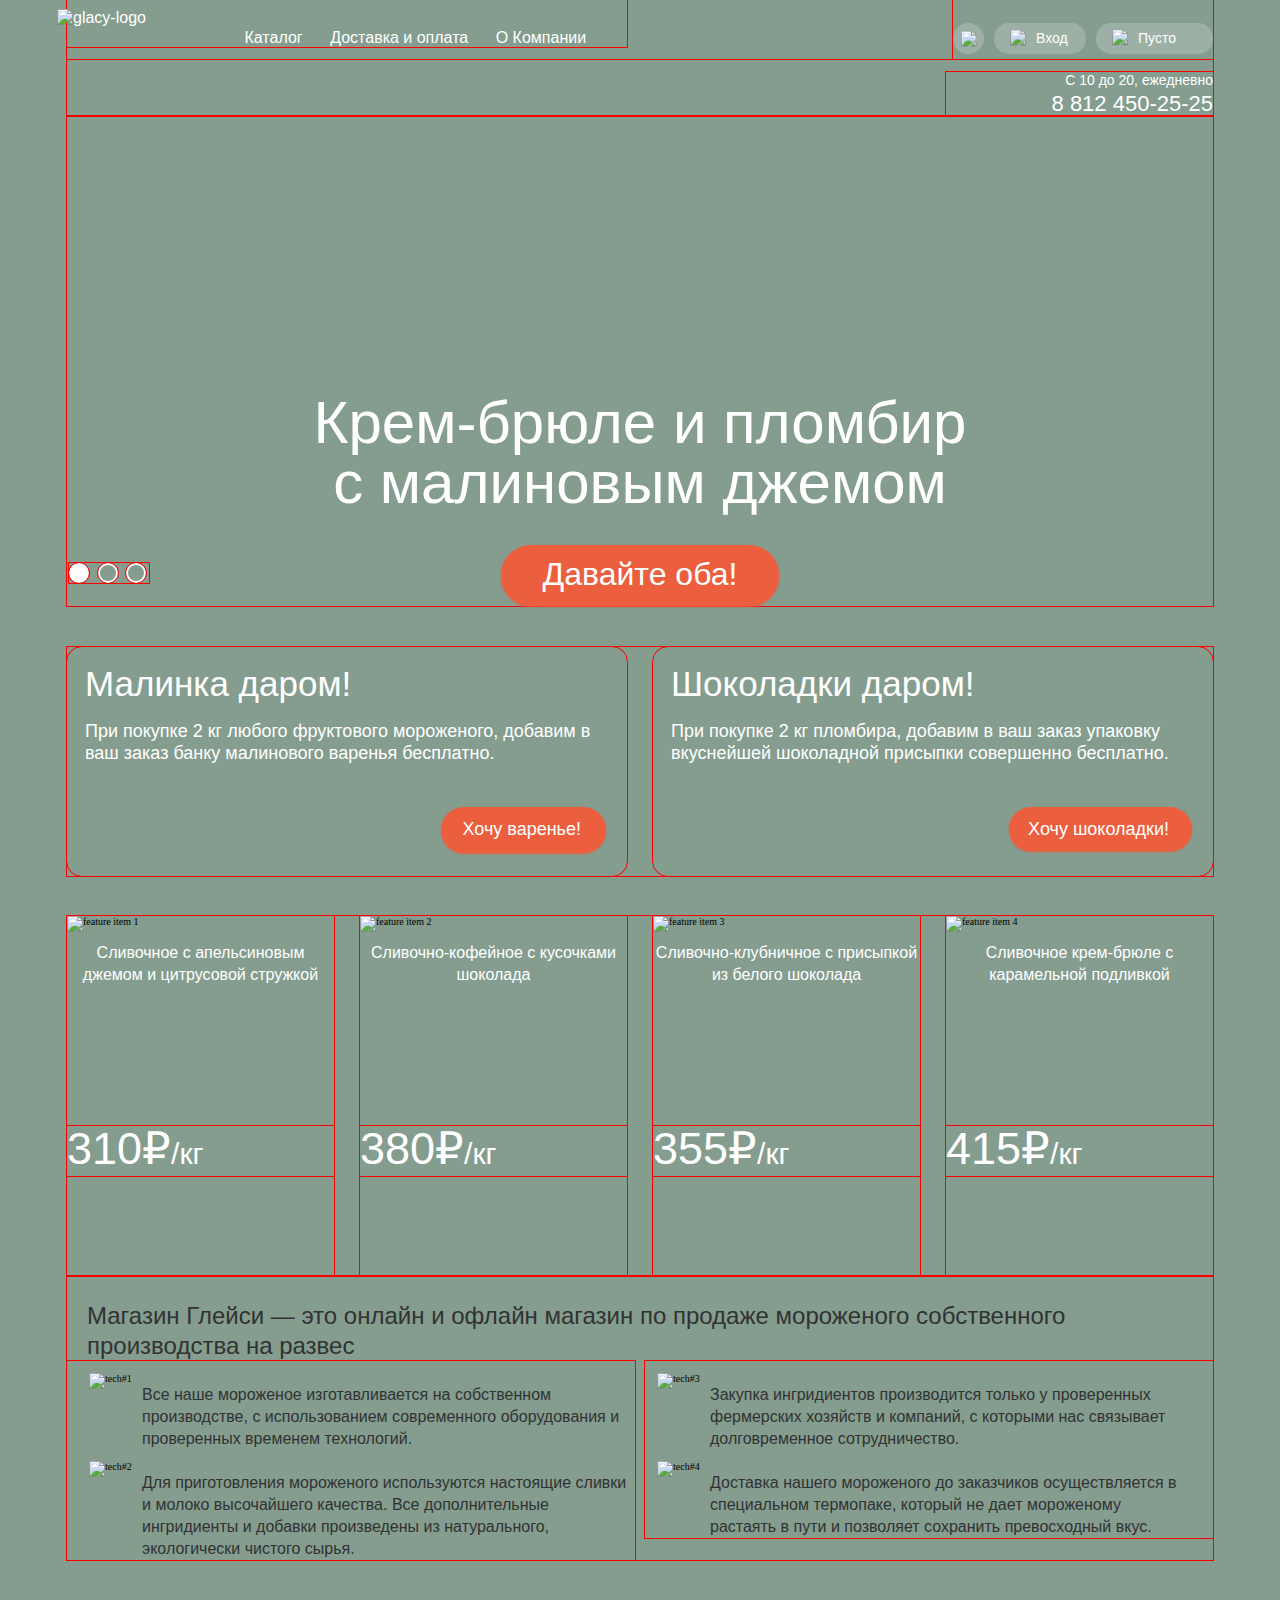
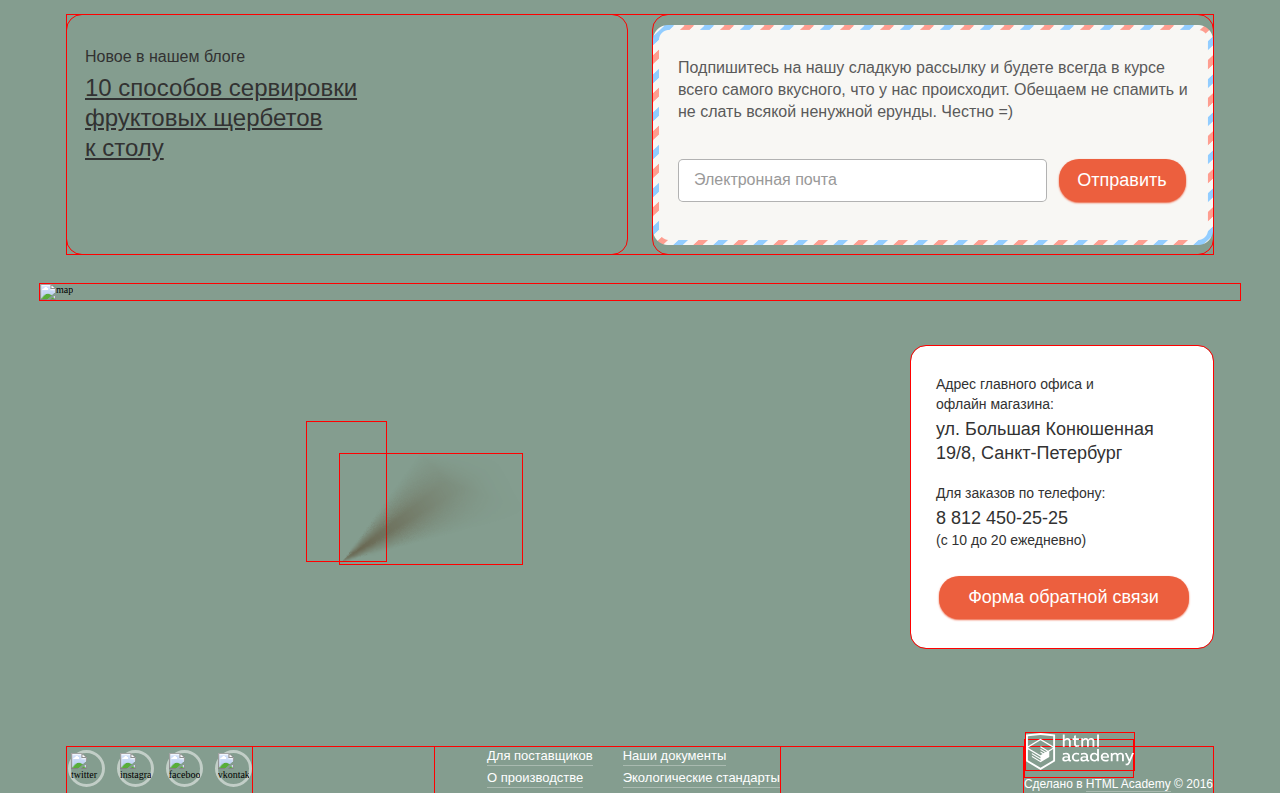
==== index.html @ 4aedcb91 "Work on index done; work on hover menus." ====
<!DOCTYPE html>
<html lang="ru">

<head>
  <meta charset="utf-8">
  <meta name="description" content="Учебный макет HTMLAcademy - Glacy">
  <meta name="keywords" content="">
  <meta name="viewport" content="width=device-width,initial-scale=1">
  <meta http-equiv="X-UA-Compatible" content="IE=edge">

  <title>HTMLAcademy Glacy</title>

  <link href="css/normalize.css" rel="stylesheet">

  <link href="css/style.css" rel="stylesheet">
  <!--<link href="css/style.min.css" rel="stylesheet">-->

  <link rel="stylesheet" href="css/jquery-ui.min.css">
  <!--<link rel="stylesheet" href="https://ajax.googleapis.com/ajax/libs/jqueryui/1.12.1/themes/smoothness/jquery-ui.css">-->

  <!--<link rel="shortcut icon" href="img/favicon/favicon.ico" type="image/x-icon">-->

  <link href="https://fonts.googleapis.com/css?family=Roboto" rel="stylesheet">
  <link href="https://fonts.googleapis.com/css?family=Roboto:500" rel="stylesheet">
  <link href="https://fonts.googleapis.com/css?family=Roboto:700" rel="stylesheet">

  <!--[if lt IE 9]>
  <script src="https://cdnjs.cloudflare.com/ajax/libs/html5shiv/3.7.3/html5shiv.min.js"></script>
  <![endif]-->
</head>

<body class="bg-1">
  <header class="header">
    <div class="container">
      <div class="header-top clearfix">
        <ul class="header-top__menu">
          <li class="header-top__li">
            <span class="header-top__menu-link header-top__menu-link_logo">
              <img class="glacy-logo" src="img/logo-glacy.svg" width="164" height="64" alt="glacy-logo">
            </span>
          </li>
          <li class="header-top__li header-top__li_catalog-container">
            <a href="catalog-creamy.html" class="header-top__menu-link header-top__menu-link_catalog">Каталог</a>
            <ul class="header-top__submenu hidden">
              <li class="header-top__li header-top__submenu-li">
                <a href="#" class="header-top__menu-link header-top__submenu-link header-top__submenu-link_main">Новинки</a>
              </li>
              <li class="header-top__li header-top__submenu-li">
                <a href="catalog-creamy.html" class="header-top__menu-link header-top__submenu-link">Сливочное</a>
              </li>
              <li class="header-top__li header-top__submenu-li">
                <a href="#" class="header-top__menu-link header-top__submenu-link">Щербеты</a>
              </li>
              <li class="header-top__li header-top__submenu-li">
                <a href="#" class="header-top__menu-link header-top__submenu-link">Фруктовый лед</a>
              </li>
              <li class="header-top__li header-top__submenu-li">
                <a href="#" class="header-top__menu-link header-top__submenu-link">Мелорин</a>
              </li>
            </ul>
          </li>
          <li class="header-top__li">
            <a href="#" class="header-top__menu-link">Доставка и оплата</a>
          </li>
          <li class="header-top__li">
            <a href="#" class="header-top__menu-link">О Компании</a>
          </li>
        </ul>
        <ul class="header-top__user-menu">
          <li class="header-top__user-li">
            <a href="#" class="header-top__user-link header-top__user-link_search">
              <img class="header-top__user-icon_search" src="img/header-top__search.svg" width="16.687" height="16.688" alt="search-icon">
            </a>
          </li>
          <li class="header-top__user-li">
            <a href="#" class="header-top__user-link header-top__user-link_enter">
              <img class="header-top__user-icon header-top__user-icon_enter" src="img/header-top__enter.svg" width="20.063" height="19" alt="enter-icon"> Вход
            </a>
          </li>
          <li class="header-top__user-li">
            <a href="#" class="header-top__user-link header-top__user-link_cart">
              <img class="header-top__user-icon header-top__user-icon_cart" src="img/header-top__cart.svg" width="20.63" height="19.719" alt="cart-icon"> Пусто
            </a>
          </li>
        </ul>
      </div>
      <div class="header-bottom clearfix">
        <div class="header-phones">
          <span class="header-bottom__span header-bottom__span_top">С 10 до 20, ежедневно</span>
          <span class="header-bottom__span header-bottom__span_bottom">8 812 450-25-25</span>
        </div>
      </div>
    </div>
  </header>

  <main class="main">
    <div class="slider">
      <div class="container container_slider">
        <input id="s1-r1" class="slider__input" type="radio" name="slider__r1" value="s1-r1" checked>
        <input id="s1-r2" class="slider__input" type="radio" name="slider__r1" value="s1-r2" >
        <input id="s1-r3" class="slider__input" type="radio" name="slider__r1" value="s1-r3" >
        <div class="slider__switches">
          <label for="s1-r1" class="slider__switch slider__switch_1"></label>
          <label for="s1-r2" class="slider__switch slider__switch_2"></label>
          <label for="s1-r3" class="slider__switch slider__switch_3"></label>
        </div>
        <div class="slider__wrapper">
          <div class="slider__slide slider__slide_1">
            <div class="slider__bg-slide slider__bg-slide_1">
              <div class="slider__light-bg slider__light-bg_1"></div>
              <div class="slider__ice-bg-left slider__ice-bg-left_1"></div>
              <div class="slider__ice-bg-right slider__ice-bg-right_1"></div>
            </div>
            <h2 class="slider__title">
              Крем-брюле и пломбир
              <br>с малиновым джемом
            </h2>
            <a class="glacy-btn glacy-btn_slider" href="#">Давайте оба!</a>
          </div>
          <div class="slider__slide slider__slide_2">
            <div class="slider__bg-slide slider__bg-slide_2">
              <div class="slider__light-bg slider__light-bg_2"></div>
              <div class="slider__ice-bg-left slider__ice-bg-left_2"></div>
              <div class="slider__ice-bg-right slider__ice-bg-right_2"></div>
            </div>
            <h2 class="slider__title">
              Шоколадный пломбир
              <br>и лимонный сорбет
            </h2>
            <a class="glacy-btn glacy-btn_slider" href="#">Давайте оба!</a>
          </div>
          <div class="slider__slide slider__slide_3">
            <div class="slider__bg-slide slider__bg-slide_3">
              <div class="slider__light-bg slider__light-bg_3"></div>
              <div class="slider__ice-bg-left slider__ice-bg-left_3"></div>
              <div class="slider__ice-bg-right slider__ice-bg-right_3"></div>
            </div>
            <h2 class="slider__title">
              Пломбир с помадкой
              <br>и клубничный щербет
            </h2>
            <a class="glacy-btn glacy-btn_slider" href="#">Давайте оба!</a>
          </div>
        </div>
      </div>
    </div>

    <div class="banners">
      <div class="container clearfix">
        <div class="banners__banner banners__banner_left">
          <h3 class="banners__banner-title">Малинка даром!</h3>
          <p class="banners__banner-description">
            При покупке 2 кг любого фруктового мороженого, добавим 
            в ваш заказ банку малинового варенья бесплатно.
          </p>
          <a class="glacy-btn glacy-btn_banner" href="#">Хочу варенье!</a>
        </div>
        <div class="banners__banner banners__banner_right">
          <h3 class="banners__banner-title">Шоколадки даром!</h3>
          <p class="banners__banner-description">
            При покупке 2 кг пломбира, добавим в ваш заказ упаковку вкуснейшей шоколадной присыпки совершенно бесплатно.
          </p>
          <a class="glacy-btn glacy-btn_banner glacy-btn_banner-choco" href="#">Хочу шоколадки!</a>
        </div>
      </div>
    </div>
    
    <div class="feature-items">
      <div class="container container_feature-items">
        <div class="catalog-items__item feature-items__item feature-items__item_1">
          <img class="catalog-items__img" src="img/feature-items__item_1.png" width="267" height="267" alt="feature item 1">
          <div class="feature-tems__hit-label"></div>
          <span class="catalog-items__item-price">310₽<span class="catalog-items__item-price_regular">/кг</span></span>
          <p class="catalog-items__description">
            Сливочное с апельсиновым джемом и цитрусовой стружкой
          </p>
        </div>
        <div class="catalog-items__item feature-items__item feature-items__item_2">
          <img class="catalog-items__img" src="img/feature-items__item_2.png" width="267" height="267" alt="feature item 2">
          <div class="feature-tems__hit-label"></div>
          <span class="catalog-items__item-price">380₽<span class="catalog-items__item-price_regular">/кг</span></span>
          <p class="catalog-items__description">
            Сливочно-кофейное с кусочками шоколада
          </p>
        </div>
        <div class="catalog-items__item feature-items__item feature-items__item_3">
          <img class="catalog-items__img" src="img/feature-items__item_3.png" width="267" height="267" alt="feature item 3">
          <div class="feature-tems__hit-label"></div>
          <span class="catalog-items__item-price">355₽<span class="catalog-items__item-price_regular">/кг</span></span>
          <p class="catalog-items__description">
            Сливочно-клубничное с присыпкой из белого шоколада
          </p>
        </div>
        <div class="catalog-items__item feature-items__item feature-items__item_4">
          <img class="catalog-items__img" src="img/feature-items__item_4.png" width="267" height="267" alt="feature item 4">
          <div class="feature-tems__hit-label"></div>
          <span class="catalog-items__item-price">415₽<span class="catalog-items__item-price_regular">/кг</span></span>
          <p class="catalog-items__description">
            Сливочное крем-брюле с карамельной подливкой
          </p>
        </div>
      </div>
    </div>
    
    <div class="about-us">
      <div class="container container_about-us clearfix">
        <h3 class="about-us__company-description">
          Магазин Глейси — это онлайн и офлайн магазин по продаже мороженого собственного
          производства на развес
        </h3>
        <div class="about-us__col about-us__col_left">
          <div class="about-us__technology">
            <img class="about-us__icon about-us__icon_icecream" src="img/about-us__icecream-icon.svg" width="47.375" height="47.38" alt="tech#1">
            <p class="about-us__technology-description">
              Все наше мороженое изготавливается на собственном производстве, с использованием современного оборудования и проверенных временем технологий.
            </p>
          </div>
          <div class="about-us__technology">
            <img class="about-us__icon about-us__icon_bottom" src="img/about-us__leaf-icon.svg" width="47.375" height="47.38" alt="tech#2">
            <p class="about-us__technology-description">
              Для приготовления мороженого используются настоящие сливки и молоко высочайшего качества. Все дополнительные ингридиенты и добавки произведены из натурального, экологически чистого сырья.
            </p>
          </div>
        </div>
        <div class="about-us__col about-us__col_right">
          <div class="about-us__technology">
            <img class="about-us__icon" src="img/about-us__cow-icon.svg" width="47.375" height="47.38" alt="tech#3">
            <p class="about-us__technology-description">
              Закупка ингридиентов производится только у проверенных фермерских хозяйств и компаний, с которыми нас связывает долговременное сотрудничество.
            </p>
          </div>
          <div class="about-us__technology">
            <img class="about-us__icon about-us__icon_bottom" src="img/about-us__temperature-icon.svg" width="47.375" height="47.38" alt="tech#4">
            <p class="about-us__technology-description">
              Доставка нашего мороженого до заказчиков осуществляется в специальном термопаке, который не дает мороженому растаять в пути и позволяет сохранить превосходный вкус.
            </p>
          </div>
        </div>
      </div>
    </div>
    
    <div class="news">
      <div class="container clearfix">
        <div class="banners__banner news__item news__item_blog">
          <span class="news__blog-news">Новое в нашем блоге</span>
          <a class="news__blog-entry-title" href="#">
            10 способов сервировки
            <br>фруктовых щербетов
            <br>к столу
          </a>
        </div>
        <div class="banners__banner news__item news__item_subscription">
          <p class="news__subscription-description">
            Подпишитесь на нашу сладкую рассылку и будете всегда в курсе всего самого вкусного, что у нас происходит. Обещаем не спамить и не слать всякой ненужной ерунды. Честно =)
          </p>
          <form class="news__form" method="post">
            <input class="news__input news__input_email" type="email" placeholder="Электронная почта">
            <input class="glacy-btn news__input news__input_submit" type="submit" value="Отправить">
          </form>
        </div>
      </div>
    </div>

    <div class="contacts">
      <div class="container container_contacts">
        <a class="contacts__map-link" href="map.html">
          <img class="contacts__map-img" src="img/contacts__map.png" width="1200" height="430" alt="map">
        </a>
        <div class="contacts__feedback">
          <span class="contacts__span">
            Адрес главного офиса и
            <br>офлайн магазина:
          </span>
          <strong class="contacts__info contacts__info_address">
            ул. Большая Конюшенная
            <br>19/8, Санкт-Петербург
          </strong>
          <span class="contacts__span">Для заказов по телефону:</span>
          <strong class="contacts__info contacts__info_phone">8 812 450-25-25</strong>
          <span class="contacts__span">(с 10 до 20 ежедневно)</span>
          <a class="glacy-btn glacy-btn_feedback" href="#">Форма обратной связи</a>
        </div>
      </div>
    </div>
  </main>

  <footer class="footer">
    <div class="container container_footer">
      <div class="socials">
        <a class="socials__social-btn socials__social-btn_tw" href="#">
          <img class="socials__social-img" src="img/footer-socials__twitter.svg" width="31.375" height="31.4" alt="twitter">
        </a>
        <a class="socials__social-btn socials__social-btn_inst" href="#">
          <img class="socials__social-img" src="img/footer-socials__insta.svg" width="31.375" height="31.4" alt="instagram">
        </a>
        <a class="socials__social-btn socials__social-btn_fb" href="#">
          <img class="socials__social-img" src="img/footer-socials__fb.svg" width="31.375" height="31.4" alt="facebook">
        </a>
        <a class="socials__social-btn socials__social-btn_vk" href="#">
          <img class="socials__social-img" src="img/footer-socials__vk.svg" width="31.375" height="31.4" alt="vkontakte">
        </a>
      </div>
      <div class="footer-menu clearfix">
        <ul class="footer-menu__list footer-menu__list_left">
          <li class="footer-menu__li">
            <a class="footer-menu__link footer-menu__link_distributors" href="#">Для поставщиков</a>
          </li>
          <li class="footer-meu__li">
            <a class="footer-menu__link" href="#">О производстве</a>
          </li>
        </ul>
        <ul class="footer-menu__list footer-menu__list_right">
          <li class="footer-meu__li">
            <a class="footer-menu__link" href="#">Наши документы</a>
          </li>
          <li class="footer-meu__li">
            <a class="footer-menu__link" href="#">Экологические стандарты</a>
          </li>
        </ul>
      </div>
      <div class="made-by">
        <a class="made-by__logo" href="https://htmlacademy.ru/">
          <img class="made-by__logo" src="img/footer-made-by__logo.svg" width="107.622" height="36.69" alt="HTMLAcademy">
        </a>
        <br><span class="made-by__span">
          Сделано в 
          <a class="made-by__link" href="https://htmlacademy.ru/">HTML Academy</a> 
          © 2016
        </span>
      </div>
    </div>
  </footer>

  <div class="overlay"></div>

  <!-- Scripts______________________________________ -->
  <script src="script/jquery-3.1.1.min.js"></script>
  <!--<script src="https://ajax.googleapis.com/ajax/libs/jquery/3.1.1/jquery.min.js"></script>-->

  <script src="script/jquery-ui.min.js"></script>
  <!--<script src="https://ajax.googleapis.com/ajax/libs/jqueryui/1.12.1/jquery-ui.min.js"></script>-->

  <script src="script/script.js"></script>
  <!--<script src="script/script.min.js"></script>-->

</body>

</html>
---- css/style.css ----
@font-face {
  font-family: 'Roboto';
  src: url('../fonts/Roboto-Regular/Roboto-Regular.eot');
  src: url('../fonts/Roboto-Regular/Roboto-Regular.woff2') format('woff2'),
       url('../fonts/Roboto-Regular/Roboto-Regular.woff') format('woff'),
       url('../fonts/Roboto-Regular/Roboto-Regular.ttf') format('truetype'),
       url('../fonts/Roboto-Regular/Roboto-Regular.eot?#iefix') format('embedded-opentype');
  font-weight: normal;
  font-style: normal;
}

@font-face {
  font-family: 'Roboto-Medium';
  src: url('../fonts/Roboto-Medium/Roboto-Medium.eot');
  src: url('../fonts/Roboto-Medium/Roboto-Medium.woff2') format('woff2'),
       url('../fonts/Roboto-Medium/Roboto-Medium.woff') format('woff'),
       url('../fonts/Roboto-Medium/Roboto-Medium.ttf') format('truetype'),
       url('../fonts/Roboto-Medium/Roboto-Medium.eot?#iefix') format('embedded-opentype');
  font-weight: normal;
  font-style: normal;
}          

@font-face {
  font-family: 'Roboto-Bold';
  src: url('../fonts/Roboto-Bold/Roboto-Bold.eot');
  src: url('../fonts/Roboto-Bold/Roboto-Bold.woff2') format('woff2'),
       url('../fonts/Roboto-Bold/Roboto-Bold.woff') format('woff'),
       url('../fonts/Roboto-Bold/Roboto-Bold.ttf') format('truetype'),
       url('../fonts/Roboto-Bold/Roboto-Bold.eot?#iefix') format('embedded-opentype');
  font-weight: normal;
  font-style: normal;
}

/*
*::-webkit-input-placeholder {

}
*:-moz-placeholder {

}
*::-moz-placeholder {

}
*:-ms-input-placeholder {

}
*/

/* Common styles */

* {
  margin: 0;
  padding: 0;
}

a {
  text-decoration: none;
  color: #000000;
}

body {
  font-size: 0.625em;
}

img,
video,
audio {
  max-width: 100%;
}

ul {
  list-style: none;
}

.bg-1 {
 background-color :#849d8f;
}

.bg-2 {
 background-color :#8996a6;
}

.bg-3 {
 background-color :#9d8b84;
}

.clearfix {
  display: table;
  clear: both;
  content: "";
}

.container {
  width: 1146px;
  margin: 0 auto;
  outline: 1px solid red;
}

.hidden {
  display: none;
}

.glacy-btn {
  display: block;
  font: 1.8em/1.3333333333em "Roboto-Bold", Arial, sans-serif;/*18/24*/
  text-align: center;
  color: #fff;
  background-color: #ec5f3e;
  border-top-left-radius: 15px;
  border-top-right-radius: 15px;
  border-bottom-left-radius: 15px;
  border-bottom-right-radius: 15px;
  box-shadow: 0 1px 2px 0 #ec5f3e;
}

/*INDEX-------------------------------------------------*/

/*HEADER*/

/*HEADER-Top*/
.header-top {
  position: relative;
  width: 100%;
  outline: 1px solid red;
}

.header-top__menu {
  float: left;
  width: 385px;
  padding-top: 29px;
  padding-left: 175px;
  outline: 1px solid red;
}

.header-top__menu-link_logo {
  position: absolute;
  top: 9px;
  left: -10px;
  display: block;
}

.header-top__li {
  display: inline-block;
  vertical-align: top;
}

.header-top__menu-link {
  display: block;
  margin-right: 25px;
  font: 1.6em/1.125em "Roboto-Bold", Arial, sans-serif;/*16/18*/
  color: #fff;
}

.header-top__li:last-of-type > .header-top__menu-link {
  margin-right: 0;
}

.header-top__li_catalog-container {
  position: relative;
}

.header-top__menu-link_catalog:hover ~ .header-top__submenu {
  display: block;
}

.header-top__submenu {
  position: absolute;
  top: 20px;
  left: 0;
  width: 130px;
  padding-top: 10px;
  padding-left: 15px;
  padding-bottom: 14px;
  background-color: #fff;
  box-shadow: 0px 10px 10px 10px rgba(0, 0, 0, 0.1);
  border-radius: 5px;
}

.header-top__submenu-link {
  margin-bottom: 15px;
  font: 1.4em/1.1428571429em "Roboto", Arial, sans-serif;/*14/16*/
  color: #323232;
}

.header-top__submenu-link_main {
  font-family: "Roboto-Bold";
}

.header-top__user-menu {
  float: right;
  display: flex;
  justify-content: space-between;
  align-items: flex-start;
  width: 260px;
  padding-top: 23px;
  padding-bottom: 5px;
  outline: 1px solid red;
}

.header-top__user-li {
  display: inline-block;
  vertical-align: middle;
}

.header-top__user-link {
  position: relative;
  display: block;
  margin-left: 9px;
  padding-top: 7px;
  padding-bottom: 8px;
  padding-left: 42px;
  font: 1.4em/1.1428571429em "Roboto-Medium", Arial, sans-serif;/*14/16*/
  text-align: left;
  color: #fff;
  background-color: rgba(255, 255, 255, 0.2);
  border-top-left-radius: 15px;
  border-top-right-radius: 15px;
  border-bottom-left-radius: 15px;
  border-bottom-right-radius: 15px;
}

.header-top__user-li:first-of-type > .header-top__user-link {
  margin-left: 0;
}

.header-top__user-link_search {
  width: 31px;
  height: 31px;
  padding: 0;
  border-radius: 50%;
}

.header-top__user-icon_search {
  position: absolute;
  top: 50%;
  left: 50%;
  transform: translate(-50%, -50%);
}

.header-top__user-link_enter {
  width: 50px;
}

.header-top__user-link_cart {
  min-width: 75px;
}

.header-top__user-icon {
  position: absolute;
  top: 50%;
  left: 16px;
  transform: translate(0%, -50%);
  margin-right: 5px;
  
}

/*HEADER-Bottom*/

.header-bottom {
  width: 100%;
  padding-top: 13px;
}

.header-phones {
  float: right;
  width: 267px;
  text-align: right;
  outline: 1px solid red;
}

.header-bottom__span {
  display: block;
  font-family: "Roboto-Bold", Arial, sans-serif;
  color: #fff;
}

.header-bottom__span_top {
  margin-bottom: 4px;
  font-size: 1.4em;/*14*/
  line-height: 1.1428571429em;/*16*/
}

.header-bottom__span_bottom {
  font-size: 2.2em;/*22*/
  line-height: 1.0909090909em;/*24*/
}


/*SLIDER*/
.slider {
  
}

.container_slider {
  position: relative;
}

.slider__input {
  display: none;
}

.slider__switches {
  position: absolute;
  bottom: 23px;
  left: 2px;
  width: 80px;
  height: 20px;
  outline: 1px solid red;
  z-index: 1;
}

.slider__switch {
  position: relative;
  display: inline-block;
  width: 16px;
  height: 16px;
  margin-right: 6px;
  border: 2px solid #fff;
  border-radius: 50%;
  background-color: transparent;
  cursor: pointer;
  outline: 1px solid red;
}

.slider__switch:last-of-type {
  margin-right: 0;
}

#s1-r1:checked ~ .slider__switches > .slider__switch[for='s1-r1'],
#s1-r2:checked ~ .slider__switches > .slider__switch[for='s1-r2'],
#s1-r3:checked ~ .slider__switches > .slider__switch[for='s1-r3'] {
  background-color: #fff;
}

.slider__wrapper {
  width: inherit;
  height: 490px;
  outline: 1px solid red;
}

.slider__slide {
  position: relative;
  display: none;
  width: inherit;
  height: inherit;
  padding-top: 277px;
  text-align: center;
}

#s1-r1:checked ~ .slider__wrapper > .slider__slide_1,
#s1-r2:checked ~ .slider__wrapper > .slider__slide_2,
#s1-r3:checked ~ .slider__wrapper > .slider__slide_3 {
  display: block;
}

.slider__bg-slide {
  margin: 0 auto;
}

.slider__light-bg,
.slider__ice-bg-left,
.slider__ice-bg-right {
  position: absolute;
  content: "";
}

.slider__light-bg {
  top: -160px;
  left: 50px;
  z-index: -3;
}

.slider__ice-bg-left {
  z-index: -1;
}

.slider__ice-bg-right {
  z-index: -2;
}

.slider__light-bg_1 {
  width: 1045px;
  height: 881px;
  background: transparent url('../img/slider__slide1-light.png') no-repeat center;
  
}

.slider__ice-bg-left_1 {
  top: -33px;
  left: 249px;
  width: 372px;
  height: 584px;
  background: transparent url('../img/slider__slide1-ice_left.png') no-repeat center;
}

.slider__ice-bg-right_1 {
  top: 10px;
  left: 565px;
  width: 333px;
  height: 519px;
  background: transparent url('../img/slider__slide1-ice_right.png') no-repeat center;
}

.slider__light-bg_2 {
  width: 1065px;
  height: 859px;
  background: transparent url('../img/slider__slide2-light.png') no-repeat center;
}

.slider__ice-bg-left_2 {
  top: -32px;
  left: 247px;
  width: 375px;
  height: 582px;
  background: transparent url('../img/slider__slide2-ice_left.png') no-repeat center;
}

.slider__ice-bg-right_2 {
  top: 8px;
  left: 553px;
  width: 338px;
  height: 523px;
  background: transparent url('../img/slider__slide2-ice_right.png') no-repeat center;
}

.slider__light-bg_3 {
  width: 1079px;
  height: 854px;
  background: transparent url('../img/slider__slide3-light.png') no-repeat center;
}

.slider__ice-bg-left_3 {
  top: -34px;
  left: 249px;
  width: 372px;
  height: 584px;
  background: transparent url('../img/slider__slide3-ice_left.png') no-repeat center;
}

.slider__ice-bg-right_3 {
  top: 6px;
  left: 560px;
  width: 333px;
  height: 519px;
  background: transparent url('../img/slider__slide3-ice_right.png') no-repeat center;
}

.slider__title {
  margin-bottom: 31px;
  font: 6em/1.0058333333em "Roboto-Bold", Arial, sans-serif;/*60/60.35*/
  text-align: center;
  color: #fff;
}

.glacy-btn_slider {
  width: 278px;
  margin: 0 auto;
  padding-top: 7px;
  padding-bottom: 10px;
  font: 3.2em/1.375em "Roboto-Bold", Arial, sans-serif;/*32/44*/
  text-align: center;
  color: #fff;
  border-radius: 30px;
}

/*BANNERS*/
.banners {
  padding-top: 41px;
}

.banners__banner_left {
  float: left;
  background: url(../img/banner_left.png) no-repeat center;
}

.banners__banner_right {
  float: right;
  background: url(../img/banner_right.png) no-repeat center;
}

.banners__banner {
  width: 521px;
  height: 193px;
  padding-top: 16px;
  padding-left: 18px;
  padding-bottom: 20px;
  padding-right: 21px;
  border-radius: 15px;
  outline: 1px solid red;
}

.banners__banner-title {
  margin-bottom: 16px;
  font: 3.5em/1.1714285714em "Roboto-Bold", Arial, sans-serif;/*35/41*/
  color: #fff;
}

.banners__banner-description {
  margin-bottom: 43px;
  font: 1.8em/1.2222222222em "Roboto-Bold", Arial, sans-serif;/*18/22*/
  color: #fff;
}

.glacy-btn_banner {
  float: right;
  padding-top: 10px;
  padding-left: 21px;
  padding-right: 25px;
  padding-bottom: 12px;
  border-radius: 30px;
}

.glacy-btn_banner-choco {
  padding-left: 19px;
  padding-bottom: 10px;
  padding-right: 23px;
}

/*CATALOG-ITEMS*/
.catalog-items {
  display: flex;
  justify-content: space-between;
  align-items: flex-start;
  flex-wrap: wrap;
  outline: 1px solid red;
}

.catalog-items__item {
  position: relative;
  width: 267px;
  height: 360px;
  margin-bottom: 20px;
  outline: 1px solid red;
}

.catalog-items__img {
  margin-bottom: 10px;
}
.catalog-items__item-price {
  position: absolute;
  top: 210px;
  left: 0;
  display: block;
  width: 100%;
  font: 4.5em/1em "Roboto-Bold", Arial, sans-serif;/*45(?)/45*//*check*/
  color: #fff;
  outline: 1px solid red;
}

.catalog-items__item-price_regular {
  font: 0.6666666667em/1.5em "Roboto", Arial, sans-serif;/*30/45*//*check*/
}

.catalog-items__description {
  font: 1.6em/1.375em "Roboto-Medium", Arial, sans-serif;/*16/22*/
  text-align: center;
  color: #fff;
}

/*FEATURE_ITEMS*/
.feature-items {
  padding-top: 40px;
}

.container_feature-items {
  display: flex;
  justify-content: space-between;
  align-items: flex-start;
}

.feature-items__item {
  position: relative;
  margin: 0;
}

.feature-tems__hit-label {
  position: absolute;
  top: 0;
  left: 0;
  width: 61px;
  height: 61px;
  background: url(../img/feature-items__hit.png) no-repeat center;
}

/*ABOUT-US*/
.about-us {
  padding-bottom: 27px;
  background: url('../img/about-us__bg.png') no-repeat center;
}

.about-us__company-description {
  padding-top: 25px;
  padding-left: 20px;
  font: 2.4em/1.25em "Roboto-Medium", Arial, sans-serif;/*24/30*//*check*/
  color: #323232;
}

.about-us__col {
  width: 488px;/*573*/
  padding-top: 23px;
  padding-left: 75px;
  padding-right: 5px;
  outline: 1px solid red;
}

.about-us__col_left {
  float: left;
}

.about-us__col_right {
  float: right;
  width: 473px;/*573*/
  padding-left: 65px;
  padding-right: 30px;
}

.about-us__technology {
  position: relative;
  margin-bottom: 22px;
}

.about-us__technology:last-of-type {
  margin-bottom: 0;
}

.about-us__icon {
  position: absolute;
  top: -11px;
  left: -53px;
}

.about-us__technology-description {
  font: 1.6em/1.375em "Roboto", Arial, sans-serif;/*16/22*/
  color: #323232;
}

/*NEWS*/
.news {
  padding-top: 28px;
}

/*
.banners__banner {
  width: 521px;
  height: 193px;
  padding-top: 16px;
  padding-left: 18px;
  padding-bottom: 20px;
  padding-right: 21px;
  border-radius: 15px;
  outline: 1px solid red;
}
*/
.news__item {
  height: 188px;
  padding-top: 31px;
}

.news__item_blog {
  float: left;
  background: url('../img/news__item_blog-bg.png') no-repeat center;
}

.news__item_subscription {
  width: 514px;
  height: 177px;
  padding-top: 42px;
  padding-left: 25px;
  float: right;
  background: 
    url('../img/news__item_subscription-bg-top.png') no-repeat center,    
    url('../img/news__item_subscription-bg-bottom.png') no-repeat center;
    
}

.news__blog-news {
  font: 1.6em/1.375em "Roboto-Medium", Arial, sans-serif;/*16/22*/
  color: #323232;
}

.news__blog-entry-title {
  display: block;
  margin-top: 5px;
  font: 2.4em/1.25em "Roboto-Bold", Arial, sans-serif;/*24/30*/
  text-decoration: underline;
  color: #323232;
}

.news__subscription-description {
  margin-bottom: 36px;
  font: 1.6em/1.375em "Roboto", Arial, sans-serif;/*16/22*/
  color: #5a5a5a;
}

.news__input {
  display: inline-block;
  vertical-align: top;
}

.news__input_email {
  width: 352px;
  margin-right: 9px;
  padding-top: 8px;
  padding-left: 15px;
  padding-bottom: 9px;
  font: 1.6em/1.5em "Roboto", Arial, sans-serif;/*16/24*/
  color: #999999;
  border: 1px solid rgba(0, 0, 0, 0.3);
  border-radius: 5px;
  outline: none;
}

.news__input_email::-webkit-input-placeholder {
  font: 1em/1.5em "Roboto", Arial, sans-serif;/*16/24*/
  color: #999999;
}
.news__input_email:-moz-placeholder {
  font: 1em/1.5em "Roboto", Arial, sans-serif;/*16/24*/
  color: #999999;
}
.news__input_email::-moz-placeholder {
  font: 1em/1.5em "Roboto", Arial, sans-serif;/*16/24*/
  color: #999999;
}
.news__input_email:-ms-input-placeholder {
  font: 1em/1.5em "Roboto", Arial, sans-serif;/*16/24*/
  color: #999999;
}

.news__input_submit {
  width: 127px;
  padding-top: 9px;
  padding-bottom: 10px;
  border: none;
  border-radius: 20px;
}

/*CONTACTS*/
.contacts {
  height: 430px;
  padding-top: 30px;  
}

.container_contacts {
  position: relative;
  width: 1200px;
}

.contacts__map-link::before {
  position: absolute;
  top: 138px;
  left: 267px;
  width: 78.937px;
  height: 138.75px;
  background: url('../img/contacts__map-label.svg') no-repeat center;
  content: "";
  outline: 1px solid red;
}

.contacts__map-link::after {
  position: absolute;
  top: 170px;
  left: 300px;
  width: 182px;
  height: 110px;
  background: url('../img/contacts__map-label-shadow.png') no-repeat center;
  content: "";
  outline: 1px solid red;
}

.contacts__feedback {
  position: absolute;
  top: 62px;
  right: 27px;
  display: flex;
  flex-direction: column;
  justify-content: flex-start;
  align-items: flex-start;
  width: 255px;
  height: 245px;
  padding-top: 28px;
  padding-left: 25px;
  padding-bottom: 29px;
  padding-right: 22px;
  text-align: left;
  background-color: #fff;
  border-radius: 15px;
  outline: 1px solid red;
}

.contacts__span {
  display: block;
  margin-bottom: 3px;
  font: 1.4em/1.4285714286em "Roboto", Arial, sans-serif;/*14/20*/
  color: #323232;
}

.contacts__info {
  font: 1.8em/1.3333333333em "Roboto-Bold", Arial, sans-serif;/*18/24*/
  color: #323232;
}

.contacts__info_address {
  margin-bottom: 18px;
}

.glacy-btn_feedback {
  width: 250px;
  margin: 0 auto;
  margin-top: auto;
  padding-top: 9px;
  padding-bottom: 10px;
  border-radius: 20px;
}

/*CATALOG-----------------------------------------------*/

/*BREADCRUMBS*/
.breadcrumbs {
  outline: 1px solid red;
}

/*FILTER*/
.filter {
  outline: 1px solid red;
}

.filter-top {
  display: flex;
  justify-content: space-between;
  align-items: stretch;
  width: 100%;
  outline: 1px solid red;
}

.filter-block {
  width: 30%;
  outline: 1px solid red;
}

.filter-bottom {
  width: 100%;
  outline: 1px solid red;
}

.filter-block_filler {
  float: left;
}

.filter-block_submit {
  float: right;
}

/*CATALOG-NAV*/
.catalog-nav {
  width: 100%;
}

.catalog-nav__list {
  float: right;
  display: table;
  width: 40%;
  outline: 1px solid red;
}

.catalog-nav__li {
  display: inline-block;
}

/*FOOTER*/
.footer {
  padding-top: 33px;
}

.container_footer {
  display: flex;
  justify-content: flex-start;
  align-items: stretch;
}

.socials {
  margin-right: 183px;
  padding-top: 3px;
  padding-left: 1px;
  outline: 1px solid red;
}

.socials__social-btn {
  display: inline-block;
  width: 31.375px;
  height: 31.4px;
  margin-right: 9px;
  border: 3px solid #c2cec7;
  border-radius: 50%;
}

.socials__social-btn:last-of-type {
  margin-right: 0px;
}

.footer-menu {
  outline: 1px solid red;
}

.footer-menu__list {
  text-align: left;
}

.footer-menu__list_left {
  float: left;
  position: relative;
  margin-right: 30px;
  padding-left: 52px;
}

.footer-menu__list_right {
  float: right;
}

.footer-menu__list_left::before {
  position: absolute;
  top: 3px;
  left: 31px;
  width: 14.562px;
  height: 12.66px;
  background: url('../img/footer-menu__link_distributors-heart.svg') no-repeat center;
  content: "";
}

.footer-menu__link {
  display: inline-block;
  margin-bottom: 3px;
  font: 1.3em/1.3846153846em "Roboto", Arial, sans-serif;/*13/18*/
  color: #fff;
  border-bottom: 1px solid rgba(255, 255, 255, 0.3);
}

.footer-menu__link_distributors {
  position: relative;
  font: 1.3em/1.3846153846em "Roboto-Bold", Arial, sans-serif;/*13/18*/
  color: #fff;
}

.made-by {
  margin-left: auto;
  position: relative;
  padding-top: 17px;
  outline: 1px solid red;
}

.made-by__logo {
  position: absolute;
  top: -7px;
  left: 1px;
  width: 107.622px; 
  height: 36.69px;
  outline: 1px solid red;
}

.made-by__span {
  font: 1.2em/1.5em "Roboto", Arial, sans-serif;/*12/18*/
  color: #fff;
  border-bottom: none;
}

.made-by__link {
  color: #fff;  
  border-bottom: 1px solid rgba(255, 255, 255, 0.3);
}

/* Media-queries-desktops/tablets */
/* Large Devices, Wide Screens */
@media only screen and (max-width : 1200px) {

}

/* Medium Devices, Desktops */
@media only screen and (max-width : 992px) {

}

/* Small Devices, Tablets */
@media only screen and (max-width : 768px) {

}

/* Media-queries-desktops/smartphones */
/* Extra Small Devices, Phones */
@media only screen and (max-width : 480px) {

}

/* Custom, iPhone Retina */
@media only screen and (max-width : 320px) {

}
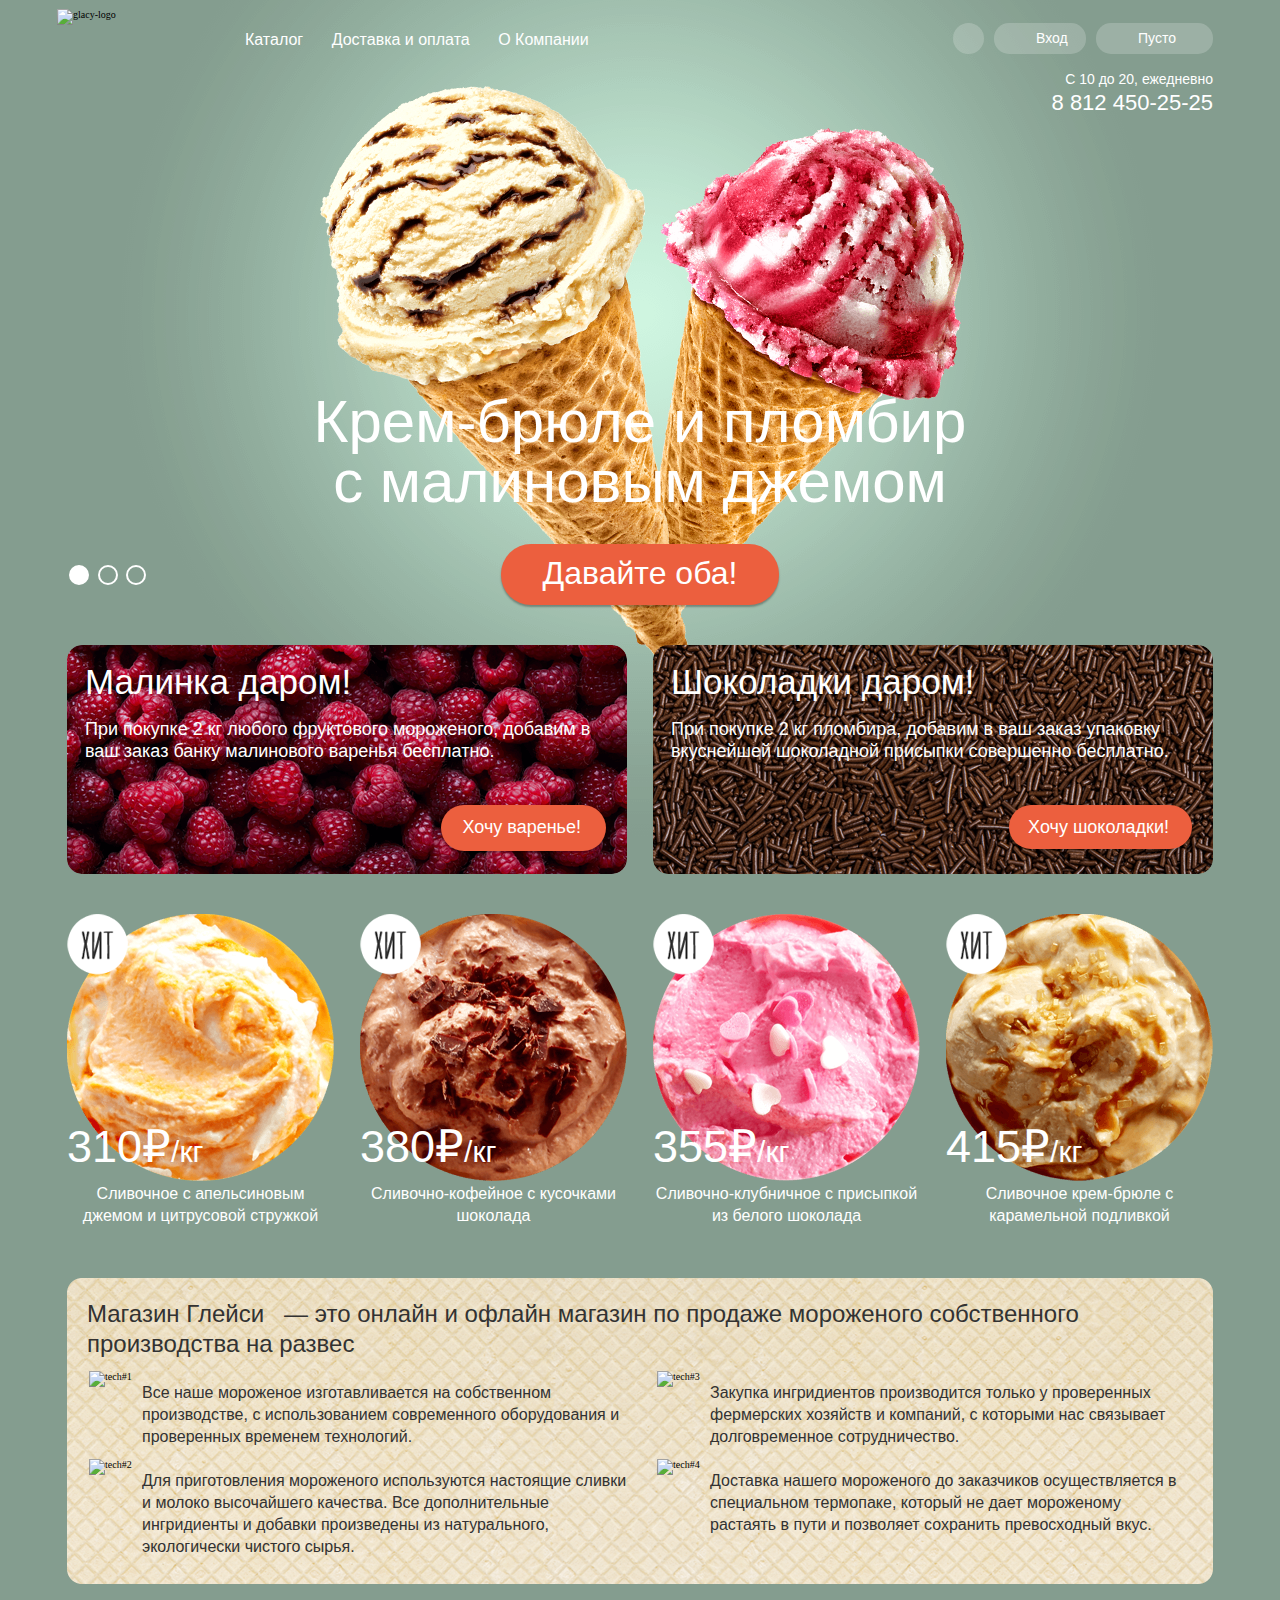
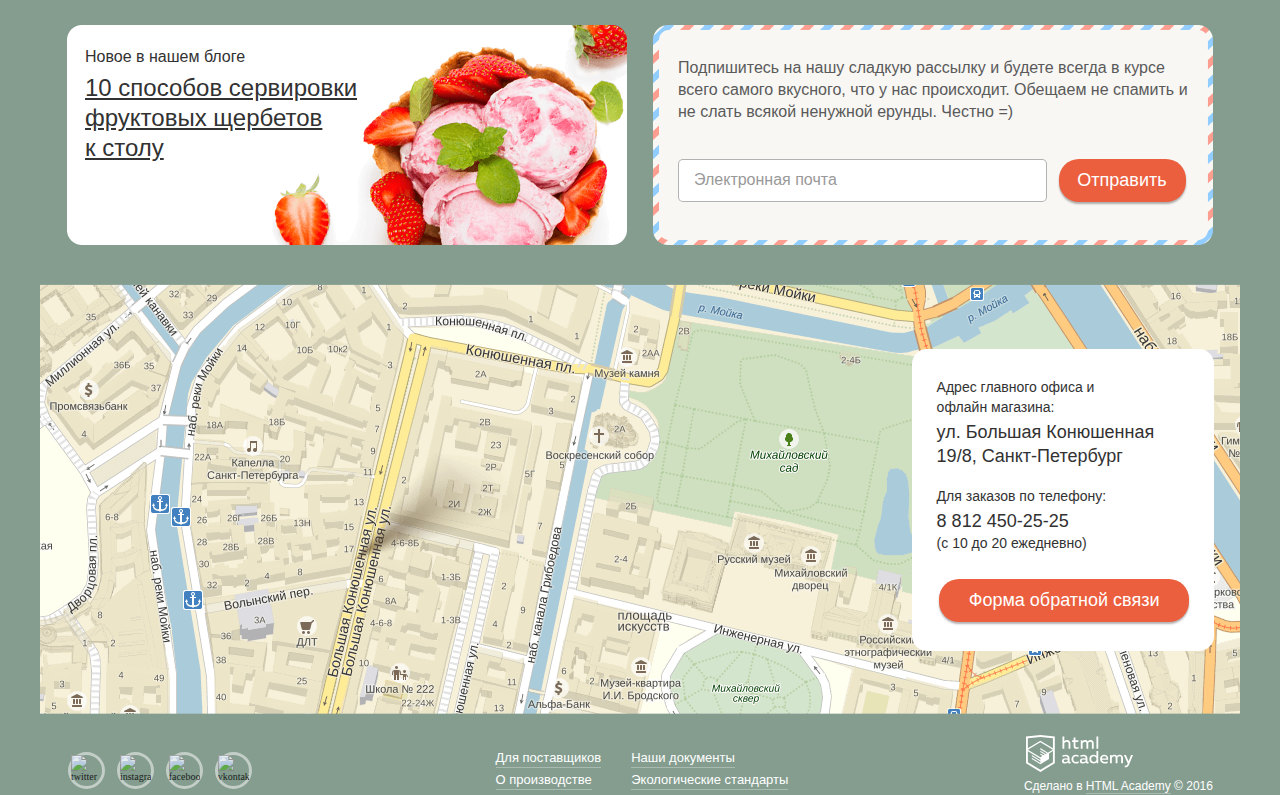
==== commit 680ea93c: "Release: w3c validation done; style/script minified; images compressed; 1200-900 responsive done; cr" ====
--- a/index.html
+++ b/index.html
@@ -12,8 +12,8 @@
 
   <link href="css/normalize.css" rel="stylesheet">
 
-  <link href="css/style.css" rel="stylesheet">
-  <!--<link href="css/style.min.css" rel="stylesheet">-->
+  <!--<link href="css/style.css" rel="stylesheet">-->
+  <link href="css/style.min.css" rel="stylesheet">
 
   <link rel="stylesheet" href="css/jquery-ui.min.css">
   <!--<link rel="stylesheet" href="https://ajax.googleapis.com/ajax/libs/jqueryui/1.12.1/themes/smoothness/jquery-ui.css">-->
@@ -34,28 +34,28 @@
     <div class="container">
       <div class="header-top clearfix">
         <ul class="header-top__menu">
-          <li class="header-top__li">
-            <span class="header-top__menu-link header-top__menu-link_logo">
+          <li class="header-top__li_logo">
+            <span class="header-top__menu-link_logo">
               <img class="glacy-logo" src="img/logo-glacy.svg" width="164" height="64" alt="glacy-logo">
             </span>
           </li>
           <li class="header-top__li header-top__li_catalog-container">
             <a href="catalog-creamy.html" class="header-top__menu-link header-top__menu-link_catalog">Каталог</a>
-            <ul class="header-top__submenu hidden">
-              <li class="header-top__li header-top__submenu-li">
-                <a href="#" class="header-top__menu-link header-top__submenu-link header-top__submenu-link_main">Новинки</a>
-              </li>
-              <li class="header-top__li header-top__submenu-li">
-                <a href="catalog-creamy.html" class="header-top__menu-link header-top__submenu-link">Сливочное</a>
-              </li>
-              <li class="header-top__li header-top__submenu-li">
-                <a href="#" class="header-top__menu-link header-top__submenu-link">Щербеты</a>
-              </li>
-              <li class="header-top__li header-top__submenu-li">
-                <a href="#" class="header-top__menu-link header-top__submenu-link">Фруктовый лед</a>
-              </li>
-              <li class="header-top__li header-top__submenu-li">
-                <a href="#" class="header-top__menu-link header-top__submenu-link">Мелорин</a>
+            <ul class="header-top__submenu">
+              <li class="header-top__submenu-li">
+                <a href="#" class="header-top__submenu-link header-top__submenu-link_main">Новинки</a>
+              </li>
+              <li class="header-top__submenu-li">
+                <a href="catalog-creamy.html" class="header-top__submenu-link">Сливочное</a>
+              </li>
+              <li class="header-top__submenu-li">
+                <a href="#" class="header-top__submenu-link">Щербеты</a>
+              </li>
+              <li class="header-top__submenu-li">
+                <a href="#" class="header-top__submenu-link">Фруктовый лед</a>
+              </li>
+              <li class="header-top__submenu-li">
+                <a href="#" class="header-top__submenu-link">Мелорин</a>
               </li>
             </ul>
           </li>
@@ -67,20 +67,35 @@
           </li>
         </ul>
         <ul class="header-top__user-menu">
+          <li class="header-top__user-li header-top__user-li_search">
+            <div class="header-top__user-link header-top__user-link_search">
+              <form class="header-top__search-form" method="post">
+                <input class="header-top__search-input" type="text" placeholder="Что ищем?">
+              </form>
+            </div>
+          </li>
+          <li class="header-top__user-li header-top__user-li_enter">
+            <a href="#" class="header-top__user-link header-top__user-link_enter">Вход</a>
+            <div class="header-top__enter-window">
+              <form class="header-top__enter-form" method="post">
+                <input class="header-top__enter-input" type="email" placeholder="Электронная почта">
+                <input class="header-top__enter-input" type="password" placeholder="Пароль">
+                <div class="enter-window__bottom clearfix">
+                  <input class="glacy-btn header-top__enter-submit" type="submit" value="Войти">
+                  <div class="enter-window__links-block">
+                    <a class="header-top__enter-link" href="#">
+                      <span class="enter-window__span">Забыли пароль?</span>
+                    </a>
+                    <a class="header-top__enter-link" href="#">
+                      <span class="enter-window__span">Новая регистрация</span>
+                    </a>
+                  </div>
+                </div>
+              </form>
+            </div>
+          </li>
           <li class="header-top__user-li">
-            <a href="#" class="header-top__user-link header-top__user-link_search">
-              <img class="header-top__user-icon_search" src="img/header-top__search.svg" width="16.687" height="16.688" alt="search-icon">
-            </a>
-          </li>
-          <li class="header-top__user-li">
-            <a href="#" class="header-top__user-link header-top__user-link_enter">
-              <img class="header-top__user-icon header-top__user-icon_enter" src="img/header-top__enter.svg" width="20.063" height="19" alt="enter-icon"> Вход
-            </a>
-          </li>
-          <li class="header-top__user-li">
-            <a href="#" class="header-top__user-link header-top__user-link_cart">
-              <img class="header-top__user-icon header-top__user-icon_cart" src="img/header-top__cart.svg" width="20.63" height="19.719" alt="cart-icon"> Пусто
-            </a>
+            <a href="#" class="header-top__user-link header-top__user-link_cart">Пусто</a>
           </li>
         </ul>
       </div>
@@ -97,14 +112,14 @@
     <div class="slider">
       <div class="container container_slider">
         <input id="s1-r1" class="slider__input" type="radio" name="slider__r1" value="s1-r1" checked>
-        <input id="s1-r2" class="slider__input" type="radio" name="slider__r1" value="s1-r2" >
-        <input id="s1-r3" class="slider__input" type="radio" name="slider__r1" value="s1-r3" >
+        <input id="s1-r2" class="slider__input" type="radio" name="slider__r1" value="s1-r2">
+        <input id="s1-r3" class="slider__input" type="radio" name="slider__r1" value="s1-r3">
         <div class="slider__switches">
           <label for="s1-r1" class="slider__switch slider__switch_1"></label>
           <label for="s1-r2" class="slider__switch slider__switch_2"></label>
           <label for="s1-r3" class="slider__switch slider__switch_3"></label>
         </div>
-        <div class="slider__wrapper">
+        <div class="slider__wrapper clearfix">
           <div class="slider__slide slider__slide_1">
             <div class="slider__bg-slide slider__bg-slide_1">
               <div class="slider__light-bg slider__light-bg_1"></div>
@@ -141,33 +156,32 @@
             </h2>
             <a class="glacy-btn glacy-btn_slider" href="#">Давайте оба!</a>
           </div>
-        </div>
-      </div>
-    </div>
-
-    <div class="banners">
-      <div class="container clearfix">
-        <div class="banners__banner banners__banner_left">
-          <h3 class="banners__banner-title">Малинка даром!</h3>
-          <p class="banners__banner-description">
-            При покупке 2 кг любого фруктового мороженого, добавим 
-            в ваш заказ банку малинового варенья бесплатно.
-          </p>
-          <a class="glacy-btn glacy-btn_banner" href="#">Хочу варенье!</a>
-        </div>
-        <div class="banners__banner banners__banner_right">
-          <h3 class="banners__banner-title">Шоколадки даром!</h3>
-          <p class="banners__banner-description">
-            При покупке 2 кг пломбира, добавим в ваш заказ упаковку вкуснейшей шоколадной присыпки совершенно бесплатно.
-          </p>
-          <a class="glacy-btn glacy-btn_banner glacy-btn_banner-choco" href="#">Хочу шоколадки!</a>
-        </div>
-      </div>
-    </div>
-    
+          <div class="banners container_banners">
+            <div class="banners__banner banners__banner_left">
+              <h3 class="banners__banner-title">Малинка даром!</h3>
+              <p class="banners__banner-description">
+                При покупке 2 кг любого фруктового мороженого, добавим в ваш заказ банку малинового варенья бесплатно.
+              </p>
+              <a class="glacy-btn glacy-btn_banner" href="#">Хочу варенье!</a>
+            </div>
+            <div class="banners__banner banners__banner_right">
+              <h3 class="banners__banner-title">Шоколадки даром!</h3>
+              <p class="banners__banner-description">
+                При покупке 2 кг пломбира, добавим в ваш заказ упаковку вкуснейшей шоколадной присыпки совершенно бесплатно.
+              </p>
+              <a class="glacy-btn glacy-btn_banner glacy-btn_banner-choco" href="#">Хочу шоколадки!</a>
+            </div>
+          </div>
+        </div>
+      </div>
+    </div>
+
     <div class="feature-items">
       <div class="container container_feature-items">
         <div class="catalog-items__item feature-items__item feature-items__item_1">
+          <div class="catalog-items__item-overlay hidden">
+            <a class="glacy-btn glacy-btn_item" href="#">Быстрый просмотр</a>
+          </div>
           <img class="catalog-items__img" src="img/feature-items__item_1.png" width="267" height="267" alt="feature item 1">
           <div class="feature-tems__hit-label"></div>
           <span class="catalog-items__item-price">310₽<span class="catalog-items__item-price_regular">/кг</span></span>
@@ -176,6 +190,9 @@
           </p>
         </div>
         <div class="catalog-items__item feature-items__item feature-items__item_2">
+          <div class="catalog-items__item-overlay hidden">
+            <a class="glacy-btn glacy-btn_item" href="#">Быстрый просмотр</a>
+          </div>
           <img class="catalog-items__img" src="img/feature-items__item_2.png" width="267" height="267" alt="feature item 2">
           <div class="feature-tems__hit-label"></div>
           <span class="catalog-items__item-price">380₽<span class="catalog-items__item-price_regular">/кг</span></span>
@@ -184,6 +201,9 @@
           </p>
         </div>
         <div class="catalog-items__item feature-items__item feature-items__item_3">
+          <div class="catalog-items__item-overlay hidden">
+            <a class="glacy-btn glacy-btn_item" href="#">Быстрый просмотр</a>
+          </div>
           <img class="catalog-items__img" src="img/feature-items__item_3.png" width="267" height="267" alt="feature item 3">
           <div class="feature-tems__hit-label"></div>
           <span class="catalog-items__item-price">355₽<span class="catalog-items__item-price_regular">/кг</span></span>
@@ -192,6 +212,9 @@
           </p>
         </div>
         <div class="catalog-items__item feature-items__item feature-items__item_4">
+          <div class="catalog-items__item-overlay hidden">
+            <a class="glacy-btn glacy-btn_item" href="#">Быстрый просмотр</a>
+          </div>
           <img class="catalog-items__img" src="img/feature-items__item_4.png" width="267" height="267" alt="feature item 4">
           <div class="feature-tems__hit-label"></div>
           <span class="catalog-items__item-price">415₽<span class="catalog-items__item-price_regular">/кг</span></span>
@@ -201,47 +224,49 @@
         </div>
       </div>
     </div>
-    
+
     <div class="about-us">
       <div class="container container_about-us clearfix">
         <h3 class="about-us__company-description">
-          Магазин Глейси — это онлайн и офлайн магазин по продаже мороженого собственного
+          Магазин Глейси &#160; &#8212; это онлайн и офлайн магазин по продаже мороженого собственного
           производства на развес
         </h3>
-        <div class="about-us__col about-us__col_left">
-          <div class="about-us__technology">
-            <img class="about-us__icon about-us__icon_icecream" src="img/about-us__icecream-icon.svg" width="47.375" height="47.38" alt="tech#1">
-            <p class="about-us__technology-description">
-              Все наше мороженое изготавливается на собственном производстве, с использованием современного оборудования и проверенных временем технологий.
-            </p>
-          </div>
-          <div class="about-us__technology">
-            <img class="about-us__icon about-us__icon_bottom" src="img/about-us__leaf-icon.svg" width="47.375" height="47.38" alt="tech#2">
-            <p class="about-us__technology-description">
-              Для приготовления мороженого используются настоящие сливки и молоко высочайшего качества. Все дополнительные ингридиенты и добавки произведены из натурального, экологически чистого сырья.
-            </p>
-          </div>
-        </div>
-        <div class="about-us__col about-us__col_right">
-          <div class="about-us__technology">
-            <img class="about-us__icon" src="img/about-us__cow-icon.svg" width="47.375" height="47.38" alt="tech#3">
-            <p class="about-us__technology-description">
-              Закупка ингридиентов производится только у проверенных фермерских хозяйств и компаний, с которыми нас связывает долговременное сотрудничество.
-            </p>
-          </div>
-          <div class="about-us__technology">
-            <img class="about-us__icon about-us__icon_bottom" src="img/about-us__temperature-icon.svg" width="47.375" height="47.38" alt="tech#4">
-            <p class="about-us__technology-description">
-              Доставка нашего мороженого до заказчиков осуществляется в специальном термопаке, который не дает мороженому растаять в пути и позволяет сохранить превосходный вкус.
-            </p>
-          </div>
-        </div>
-      </div>
-    </div>
-    
+        <div class="about-us__cols-wrapper">
+          <div class="about-us__col about-us__col_left">
+            <div class="about-us__technology">
+              <img class="about-us__icon about-us__icon_icecream" src="img/about-us__icecream-icon.svg" width="47" height="47" alt="tech#1">
+              <p class="about-us__technology-description">
+                Все наше мороженое изготавливается на собственном производстве, с использованием современного оборудования и проверенных временем технологий.
+              </p>
+            </div>
+            <div class="about-us__technology">
+              <img class="about-us__icon about-us__icon_bottom" src="img/about-us__leaf-icon.svg" width="47" height="47" alt="tech#2">
+              <p class="about-us__technology-description">
+                Для приготовления мороженого используются настоящие сливки и молоко высочайшего качества. Все дополнительные ингридиенты и добавки произведены из натурального, экологически чистого сырья.
+              </p>
+            </div>
+          </div>
+          <div class="about-us__col about-us__col_right">
+            <div class="about-us__technology">
+              <img class="about-us__icon" src="img/about-us__cow-icon.svg" width="47" height="47" alt="tech#3">
+              <p class="about-us__technology-description">
+                Закупка ингридиентов производится только у проверенных фермерских хозяйств и компаний, с которыми нас связывает долговременное сотрудничество.
+              </p>
+            </div>
+            <div class="about-us__technology">
+              <img class="about-us__icon about-us__icon_bottom" src="img/about-us__temperature-icon.svg" width="47" height="47" alt="tech#4">
+              <p class="about-us__technology-description">
+                Доставка нашего мороженого до заказчиков осуществляется в специальном термопаке, который не дает мороженому растаять в пути и позволяет сохранить превосходный вкус.
+              </p>
+            </div>
+          </div>
+        </div>
+      </div>
+    </div>
+
     <div class="news">
-      <div class="container clearfix">
-        <div class="banners__banner news__item news__item_blog">
+      <div class="container container_banners clearfix">
+        <div class="banners__banner banners__banner_left news__item news__item_blog">
           <span class="news__blog-news">Новое в нашем блоге</span>
           <a class="news__blog-entry-title" href="#">
             10 способов сервировки
@@ -249,7 +274,7 @@
             <br>к столу
           </a>
         </div>
-        <div class="banners__banner news__item news__item_subscription">
+        <div class="banners__banner banners__banner_right news__item news__item_subscription">
           <p class="news__subscription-description">
             Подпишитесь на нашу сладкую рассылку и будете всегда в курсе всего самого вкусного, что у нас происходит. Обещаем не спамить и не слать всякой ненужной ерунды. Честно =)
           </p>
@@ -263,7 +288,7 @@
 
     <div class="contacts">
       <div class="container container_contacts">
-        <a class="contacts__map-link" href="map.html">
+        <a class="contacts__map-link js-modal-show" href="glacy-map-no-js.html">
           <img class="contacts__map-img" src="img/contacts__map.png" width="1200" height="430" alt="map">
         </a>
         <div class="contacts__feedback">
@@ -278,7 +303,7 @@
           <span class="contacts__span">Для заказов по телефону:</span>
           <strong class="contacts__info contacts__info_phone">8 812 450-25-25</strong>
           <span class="contacts__span">(с 10 до 20 ежедневно)</span>
-          <a class="glacy-btn glacy-btn_feedback" href="#">Форма обратной связи</a>
+          <a class="glacy-btn glacy-btn_feedback js-modal-show" href="glacy-feedback-no-js.html">Форма обратной связи</a>
         </div>
       </div>
     </div>
@@ -288,16 +313,16 @@
     <div class="container container_footer">
       <div class="socials">
         <a class="socials__social-btn socials__social-btn_tw" href="#">
-          <img class="socials__social-img" src="img/footer-socials__twitter.svg" width="31.375" height="31.4" alt="twitter">
+          <img class="socials__social-img" src="img/footer-socials__twitter.svg" width="32" height="32" alt="twitter">
         </a>
         <a class="socials__social-btn socials__social-btn_inst" href="#">
-          <img class="socials__social-img" src="img/footer-socials__insta.svg" width="31.375" height="31.4" alt="instagram">
+          <img class="socials__social-img" src="img/footer-socials__insta.svg" width="32" height="32" alt="instagram">
         </a>
         <a class="socials__social-btn socials__social-btn_fb" href="#">
-          <img class="socials__social-img" src="img/footer-socials__fb.svg" width="31.375" height="31.4" alt="facebook">
+          <img class="socials__social-img" src="img/footer-socials__fb.svg" width="32" height="32" alt="facebook">
         </a>
         <a class="socials__social-btn socials__social-btn_vk" href="#">
-          <img class="socials__social-img" src="img/footer-socials__vk.svg" width="31.375" height="31.4" alt="vkontakte">
+          <img class="socials__social-img" src="img/footer-socials__vk.svg" width="32" height="32" alt="vkontakte">
         </a>
       </div>
       <div class="footer-menu clearfix">
@@ -320,7 +345,7 @@
       </div>
       <div class="made-by">
         <a class="made-by__logo" href="https://htmlacademy.ru/">
-          <img class="made-by__logo" src="img/footer-made-by__logo.svg" width="107.622" height="36.69" alt="HTMLAcademy">
+          <img class="made-by__logo" src="img/footer-made-by__logo.svg" width="108" height="37" alt="HTMLAcademy">
         </a>
         <br><span class="made-by__span">
           Сделано в 
@@ -332,6 +357,31 @@
   </footer>
 
   <div class="overlay"></div>
+  <div class="feedback feedback-modal-window hidden">
+    <div class="modal__close-btn"></div>
+    <form class="feedback__form" method="post">
+      <h2 class="feedback__title">Мы обязательно вам ответим!</h2>
+      <div class="feedback__input-block">
+        <input class="feedback__input" type="text" placeholder="Как вас зовут?">
+        <div class="feedback__outer-placeholder hidden">Как вас зовут?</div>
+      </div>
+      <div class="feedback__input-block">
+        <input class="feedback__input" type="email" placeholder="Ваша почта для ответа?">
+        <div class="feedback__outer-placeholder hidden">Ваша почта для ответа?</div>
+      </div>
+      <div class="feedback__input-block">
+        <textarea class="feedback__input feedback__textarea" placeholder="Напишите что-нибудь..."></textarea>
+        <div class="feedback__outer-placeholder hidden">Напишите что-нибудь...</div>
+      </div>
+      <div class="feedback__submit-section clearfix">
+        <input class="glacy-btn feedback__submit" type="submit" value="Отправить">
+      </div>
+    </form>
+  </div>
+  <div class="map map-modal-window hidden">
+    <div class="modal__close-btn modal__close-btn_map"></div>
+    <iframe src="https://www.google.com/maps/embed?pb=!1m16!1m12!1m3!1d1998.6250741580834!2d30.321150915809532!3d59.93836328187608!2m3!1f0!2f0!3f0!3m2!1i1024!2i768!4f13.1!2m1!1z0JHQvtC70YzRiNCw0Y8g0JrQvtC90Y7RiNC10L3QvdCw0Y8g0YPQu9C40YbQsCAxOS84LCDQodCw0L3QutGCLdCf0LXRgtC10YDQsdGD0YDQsywg0LPQvtGA0L7QtCDQodCw0L3QutGCLdCf0LXRgtC10YDQsdGD0YDQsywg0KDQvtGB0YHQuNGP!5e0!3m2!1sru!2skz!4v1490431899506" width="500" height="500" style="border:0" allowfullscreen></iframe>
+  </div>
 
   <!-- Scripts______________________________________ -->
   <script src="script/jquery-3.1.1.min.js"></script>
@@ -340,8 +390,8 @@
   <script src="script/jquery-ui.min.js"></script>
   <!--<script src="https://ajax.googleapis.com/ajax/libs/jqueryui/1.12.1/jquery-ui.min.js"></script>-->
 
-  <script src="script/script.js"></script>
-  <!--<script src="script/script.min.js"></script>-->
+  <!--<script src="script/script.js"></script>-->
+  <script src="script/script.min.js"></script>
 
 </body>
 
--- a/css/style.css
+++ b/css/style.css
@@ -1,10 +1,7 @@
 @font-face {
   font-family: 'Roboto';
   src: url('../fonts/Roboto-Regular/Roboto-Regular.eot');
-  src: url('../fonts/Roboto-Regular/Roboto-Regular.woff2') format('woff2'),
-       url('../fonts/Roboto-Regular/Roboto-Regular.woff') format('woff'),
-       url('../fonts/Roboto-Regular/Roboto-Regular.ttf') format('truetype'),
-       url('../fonts/Roboto-Regular/Roboto-Regular.eot?#iefix') format('embedded-opentype');
+  src: url('../fonts/Roboto-Regular/Roboto-Regular.woff2') format('woff2'), url('../fonts/Roboto-Regular/Roboto-Regular.woff') format('woff'), url('../fonts/Roboto-Regular/Roboto-Regular.ttf') format('truetype'), url('../fonts/Roboto-Regular/Roboto-Regular.eot?#iefix') format('embedded-opentype');
   font-weight: normal;
   font-style: normal;
 }
@@ -12,25 +9,20 @@
 @font-face {
   font-family: 'Roboto-Medium';
   src: url('../fonts/Roboto-Medium/Roboto-Medium.eot');
-  src: url('../fonts/Roboto-Medium/Roboto-Medium.woff2') format('woff2'),
-       url('../fonts/Roboto-Medium/Roboto-Medium.woff') format('woff'),
-       url('../fonts/Roboto-Medium/Roboto-Medium.ttf') format('truetype'),
-       url('../fonts/Roboto-Medium/Roboto-Medium.eot?#iefix') format('embedded-opentype');
+  src: url('../fonts/Roboto-Medium/Roboto-Medium.woff2') format('woff2'), url('../fonts/Roboto-Medium/Roboto-Medium.woff') format('woff'), url('../fonts/Roboto-Medium/Roboto-Medium.ttf') format('truetype'), url('../fonts/Roboto-Medium/Roboto-Medium.eot?#iefix') format('embedded-opentype');
   font-weight: normal;
   font-style: normal;
-}          
+}
 
 @font-face {
   font-family: 'Roboto-Bold';
   src: url('../fonts/Roboto-Bold/Roboto-Bold.eot');
-  src: url('../fonts/Roboto-Bold/Roboto-Bold.woff2') format('woff2'),
-       url('../fonts/Roboto-Bold/Roboto-Bold.woff') format('woff'),
-       url('../fonts/Roboto-Bold/Roboto-Bold.ttf') format('truetype'),
-       url('../fonts/Roboto-Bold/Roboto-Bold.eot?#iefix') format('embedded-opentype');
+  src: url('../fonts/Roboto-Bold/Roboto-Bold.woff2') format('woff2'), url('../fonts/Roboto-Bold/Roboto-Bold.woff') format('woff'), url('../fonts/Roboto-Bold/Roboto-Bold.ttf') format('truetype'), url('../fonts/Roboto-Bold/Roboto-Bold.eot?#iefix') format('embedded-opentype');
   font-weight: normal;
   font-style: normal;
 }
 
+
 /*
 *::-webkit-input-placeholder {
 
@@ -45,6 +37,7 @@
 
 }
 */
+
 
 /* Common styles */
 
@@ -66,6 +59,11 @@
 video,
 audio {
   max-width: 100%;
+  height: auto;
+}
+
+input {
+  box-sizing: border-box;
 }
 
 ul {
@@ -73,15 +71,15 @@
 }
 
 .bg-1 {
- background-color :#849d8f;
+  background-color: #849d8f;
 }
 
 .bg-2 {
- background-color :#8996a6;
+  background-color: #8996a6;
 }
 
 .bg-3 {
- background-color :#9d8b84;
+  background-color: #9d8b84;
 }
 
 .clearfix {
@@ -91,9 +89,9 @@
 }
 
 .container {
-  width: 1146px;
+  width: 100%;
+  max-width: 1146px;
   margin: 0 auto;
-  outline: 1px solid red;
 }
 
 .hidden {
@@ -102,34 +100,50 @@
 
 .glacy-btn {
   display: block;
-  font: 1.8em/1.3333333333em "Roboto-Bold", Arial, sans-serif;/*18/24*/
+  font: 1.8em/1.3333333333em "Roboto-Bold", Arial, sans-serif;
+  /*18/24*/
   text-align: center;
   color: #fff;
   background-color: #ec5f3e;
+  border: none;
   border-top-left-radius: 15px;
   border-top-right-radius: 15px;
   border-bottom-left-radius: 15px;
   border-bottom-right-radius: 15px;
-  box-shadow: 0 1px 2px 0 #ec5f3e;
-}
+  box-shadow: 0 2px 2px 0 rgba(0, 0, 0, 0.3);
+  cursor: pointer;
+  outline: none;
+}
+
+.glacy-btn:hover {
+  background-color: #ef7862;
+}
+
+.glacy-btn:active {
+  background-color: #db5338;
+  box-shadow: none;
+  box-shadow: inset 0px 2px 2px 0 rgba(0, 0, 0, 0.3);
+}
+
 
 /*INDEX-------------------------------------------------*/
 
+
 /*HEADER*/
 
+
 /*HEADER-Top*/
+
 .header-top {
   position: relative;
   width: 100%;
-  outline: 1px solid red;
 }
 
 .header-top__menu {
   float: left;
   width: 385px;
-  padding-top: 29px;
-  padding-left: 175px;
-  outline: 1px solid red;
+  padding-top: 23px;
+  padding-left: 165px;
 }
 
 .header-top__menu-link_logo {
@@ -140,83 +154,156 @@
 }
 
 .header-top__li {
+  position: relative;
   display: inline-block;
   vertical-align: top;
+  border-bottom: 6px solid transparent;
 }
 
 .header-top__menu-link {
   display: block;
-  margin-right: 25px;
-  font: 1.6em/1.125em "Roboto-Bold", Arial, sans-serif;/*16/18*/
+  margin-right: 0px;
+  padding-top: 8px;
+  padding-left: 13px;
+  padding-bottom: 6px;
+  padding-right: 13px;
+  font: 1.6em/1.125em "Roboto-Bold", Arial, sans-serif;
+  /*16/18*/
+  text-align: center;
   color: #fff;
+  cursor: pointer;
 }
 
 .header-top__li:last-of-type > .header-top__menu-link {
   margin-right: 0;
 }
 
-.header-top__li_catalog-container {
-  position: relative;
-}
-
-.header-top__menu-link_catalog:hover ~ .header-top__submenu {
-  display: block;
+.header-top__menu-link:hover {
+  color: #333333;
+  background-color: #f8f7f4;
+  border-radius: 15px;
 }
 
 .header-top__submenu {
   position: absolute;
-  top: 20px;
-  left: 0;
-  width: 130px;
-  padding-top: 10px;
-  padding-left: 15px;
-  padding-bottom: 14px;
-  background-color: #fff;
+  top: 37px;
+  left: -9999px;
+  width: 143px;
+  text-align: left;
+  background-color: #f8f7f4;
   box-shadow: 0px 10px 10px 10px rgba(0, 0, 0, 0.1);
   border-radius: 5px;
+  opacity: 0;
+  -webkit-transition: opacity linear 0.25s;
+  transition: opacity linear 0.25s;
+  overflow: hidden;
+  z-index: 1;
+}
+
+.header-top__li:hover .header-top__submenu {
+  left: -8px;
+  opacity: 1;
+}
+
+.header-top__submenu-li {
+  display: block;
+  padding-left: 5px;
+  padding-right: 5px;
 }
 
 .header-top__submenu-link {
-  margin-bottom: 15px;
-  font: 1.4em/1.1428571429em "Roboto", Arial, sans-serif;/*14/16*/
+  display: block;
+  white-space: nowrap;
+  padding-top: 10px;
+  padding-left: 13px;
+  padding-bottom: 5px;
+  font: 1.4em/1.1428571429em "Roboto", Arial, sans-serif;
+  /*14/16*/
   color: #323232;
+  border: none;
 }
 
 .header-top__submenu-link_main {
+  padding-bottom: 11px;
   font-family: "Roboto-Bold";
+  border-bottom: 1px solid #d1d0ce;
+}
+
+.header-top__submenu-li:last-of-type .header-top__submenu-link {
+  padding-bottom: 14px;
+}
+
+.header-top__submenu-li:hover {
+  color: #000;
+  background-color: #fbded8;
+}
+
+.header-top__submenu-li:active {
+  background-color: #f6b5a5;
+}
+
+.header-top__submenu-li_active {
+  color: red;
+  background-color: #d07058;
+}
+
+.header-top__submenu-link_active {
+  color: #fff;
+}
+
+.header-top__submenu-li:hover > .header-top__submenu-link_active,
+.header-top__submenu-li:active > .header-top__submenu-link_active {
+  color: #323232;
 }
 
 .header-top__user-menu {
   float: right;
+  display: -webkit-box;
+  display: -ms-flexbox;
   display: flex;
+  -webkit-box-pack: justify;
+  -ms-flex-pack: justify;
   justify-content: space-between;
+  -webkit-box-align: start;
+  -ms-flex-align: start;
   align-items: flex-start;
   width: 260px;
   padding-top: 23px;
   padding-bottom: 5px;
-  outline: 1px solid red;
 }
 
 .header-top__user-li {
+  position: relative;
   display: inline-block;
   vertical-align: middle;
-}
-
-.header-top__user-link {
+  border-bottom: 8px solid transparent;
+}
+
+.header-top__user-link,
+.header-top__user-link_cart {
   position: relative;
   display: block;
   margin-left: 9px;
   padding-top: 7px;
   padding-bottom: 8px;
   padding-left: 42px;
-  font: 1.4em/1.1428571429em "Roboto-Medium", Arial, sans-serif;/*14/16*/
+  font: 1.4em/1.1428571429em "Roboto-Medium", Arial, sans-serif;
+  /*14/16*/
   text-align: left;
   color: #fff;
   background-color: rgba(255, 255, 255, 0.2);
-  border-top-left-radius: 15px;
-  border-top-right-radius: 15px;
-  border-bottom-left-radius: 15px;
-  border-bottom-right-radius: 15px;
+  border-radius: 15px;
+}
+
+.header-top__menu-link_active {
+  background-color: #d07058;
+  color: #fff;
+  border-radius: 15px;
+}
+
+.header-top__user-link:hover {
+  background-color: #f8f7f4;
+  color: #323232;
 }
 
 .header-top__user-li:first-of-type > .header-top__user-link {
@@ -224,48 +311,331 @@
 }
 
 .header-top__user-link_search {
+  position: relative;
   width: 31px;
   height: 31px;
   padding: 0;
+  background: rgba(255, 255, 255, 0.2) url('../img/header-top__search.svg') no-repeat center;
   border-radius: 50%;
 }
 
-.header-top__user-icon_search {
-  position: absolute;
-  top: 50%;
-  left: 50%;
-  transform: translate(-50%, -50%);
+.header-top__user-link_search:hover {
+  background: #f8f7f4 url('../img/header-top__search_black.svg') no-repeat center;
+}
+
+.header-top__search-form {
+  position: absolute;
+  top: 38px;
+  left: -99999px;
+  width: 311px;
+  padding-top: 17px;
+  padding-left: 15px;
+  padding-bottom: 19px;
+  padding-right: 15px;
+  background-color: #f8f7f4;
+  box-shadow: 0px 10px 10px 10px rgba(0, 0, 0, 0.1);
+  border-radius: 5px;
+  -webkit-transition: opacity linear 0.25s;
+  transition: opacity linear 0.25s;
+  opacity: 0;
+  z-index: 1;
+}
+
+.header-top__user-li_search:hover .header-top__search-form {
+  left: -310px;
+  opacity: 1;
+}
+
+.header-top__search-input {
+  width: 100%;
+  padding-top: 14px;
+  padding-left: 15px;
+  padding-bottom: 13px;
+  padding-right: 15px;
+  border: 1px solid #d3d3d2;
+  border-radius: 5px;
+  box-sizing: border-box;
+  outline: none;
+}
+
+.header-top__search-input::-webkit-input-placeholder,
+.header-top__search-input:-moz-placeholder,
+.header-top__search-input::-moz-placeholder,
+.header-top__search-input:-ms-input-placeholder {
+  font: 1.4em/1.7142857143em "Roboto", Arial, sans-serif;
+  /*14/24*/
+  color: #999999;
+}
+
+.header-top__user-li_enter {
+  position: relative;
 }
 
 .header-top__user-link_enter {
   width: 50px;
+  background: rgba(255, 255, 255, 0.2) url('../img/header-top__enter.svg') no-repeat 15px center;
+}
+
+.header-top__user-link_enter:hover {
+  background: #f8f7f4 url('../img/header-top__enter_black.svg') no-repeat 15px center;
+}
+
+.header-top__enter-window {
+  display: none;
+  position: absolute;
+  top: 38px;
+  left: -173px;
+  width: 240px;
+  /*276px;*/
+  padding-top: 19px;
+  padding-left: 18px;
+  padding-bottom: 20px;
+  padding-right: 18px;
+  background-color: #f8f7f4;
+  box-shadow: 0px 10px 10px 10px rgba(0, 0, 0, 0.1);
+  border-radius: 5px;
+  -webkit-transition: opacity linear 0.25s;
+  transition: opacity linear 0.25s;
+  opacity: 0;
+  z-index: 1;
+}
+
+.header-top__user-li_enter:hover .header-top__enter-window {
+  display: block;
+  left: -173px;
+  opacity: 1;
+}
+
+.header-top__enter-input {
+  width: 100%;
+  margin-bottom: 17px;
+  padding-top: 9px;
+  padding-left: 15px;
+  padding-bottom: 10px;
+  padding-right: 15px;
+  font: 1.4em/1.7142857143em "Roboto", Arial, sans-serif;
+  /*14/24*/
+  color: #323232;
+  border: 1px solid #d3d3d2;
+  border-radius: 5px;
+  box-sizing: border-box;
+  outline: none;
+}
+
+.header-top__enter-input[type="password"] {
+  margin-bottom: 20px;
+}
+
+.header-top__enter-input::-webkit-input-placeholder,
+.header-top__enter-input:-moz-placeholder,
+.header-top__enter-input::-moz-placeholder,
+.header-top__enter-input:-ms-input-placeholder {
+  font: 1.4em/1.7142857143em "Roboto", Arial, sans-serif;
+  /*14/24*/
+  color: #999999;
+}
+
+.enter-window__bottom {
+  width: 100%;
+}
+
+.header-top__enter-submit {
+  float: left;
+  width: 100px;
+  padding-top: 10px;
+  padding-bottom: 10px;
+  font-size: 1.8em;
+  /*18/24*/
+  border-radius: 20px;
+  cursor: pointer;
+}
+
+.enter-window__links-block {
+  float: right;
+  text-align: left;
+}
+
+.header-top__enter-link {
+  display: block;
+  margin-bottom: -5px;
+  font: 1.3em/1.8461538462em "Roboto", Arial, sans-serif;
+  /*13/24*/
+  text-decoration: underline;
+  -webkit-text-decoration-color: #adacaa;
+  text-decoration-color: #adacaa;
+  color: #adacaa;
+}
+
+.enter-window__span {
+  color: #323232;
+}
+
+.header-top__user-li_cart {
+  position: relative;
 }
 
 .header-top__user-link_cart {
   min-width: 75px;
-}
-
-.header-top__user-icon {
-  position: absolute;
-  top: 50%;
-  left: 16px;
-  transform: translate(0%, -50%);
-  margin-right: 5px;
-  
-}
+  background: rgba(255, 255, 255, 0.2) url('../img/header-top__cart.svg') no-repeat 15px center;
+}
+
+.header-top__user-link_cart-filled {
+  color: #323232;
+  background: url('../img/header-top__cart_black.svg') no-repeat 15px center, url('../img/header-top__cart_filler.svg') no-repeat 20px 9px;
+  background-color: #f8f7f4;
+}
+
+.header-top__cart-window {
+  position: absolute;
+  top: 38px;
+  left: -99999;
+  width: 512px;
+  padding-left: 12px;
+  padding-bottom: 18px;
+  padding-right: 12px;
+  background-color: #f8f7f4;
+  box-shadow: 0px 10px 10px 10px rgba(0, 0, 0, 0.1);
+  border-radius: 5px;
+  -webkit-transition: opacity linear 0.25s;
+  transition: opacity linear 0.25s;
+  opacity: 0;
+  z-index: 1;
+}
+
+.cart-window__top-section {
+  padding-top: 29px;
+  padding-left: 29px;
+  padding-bottom: 15px;
+}
+
+.cart-window__item {
+  position: relative;
+  display: -webkit-box;
+  display: -ms-flexbox;
+  display: flex;
+  -webkit-box-pack: start;
+  -ms-flex-pack: start;
+  justify-content: flex-start;
+  -webkit-box-align: stretch;
+  -ms-flex-align: stretch;
+  align-items: stretch;
+}
+
+.cart-window__del-item {
+  position: absolute;
+  top: -15px;
+  left: -27px;
+  cursor: pointer;
+}
+
+.cart-window__del-item::before,
+.cart-window__del-item::after {
+  position: absolute;
+  top: 20px;
+  left: 4px;
+  width: 13px;
+  height: 1px;
+  background-color: #676766;
+  content: "";
+}
+
+.cart-window__del-item::before {
+  -webkit-transform: rotate(45deg);
+  transform: rotate(45deg);
+}
+
+.cart-window__del-item::after {
+  -webkit-transform: rotate(-45deg);
+  transform: rotate(-45deg);
+}
+
+.cart-window__item-link {
+  display: inline-block;
+  font: 1.3em/1.2307692308em "Roboto", Arial, sans-serif;
+  /*13/16*/
+  color: #323232;
+}
+
+.cart-window__item-link_desc {
+  position: relative;
+  width: 218px;
+  min-height: 33px;
+  margin-bottom: 20px;
+  margin-right: 30px;
+  padding-left: 44px;
+}
+
+.cart-window__item-link_desc2 {
+  margin-bottom: 0;
+}
+
+.cart-window__item-img {
+  position: absolute;
+  top: -10px;
+  left: 0px;
+}
+
+.cart-window__span_calc {
+  color: #999999;
+}
+
+.cart-window__item-link_price {
+  margin-left: auto;
+  padding-right: 19px;
+}
+
+.cart-window__bottom-section {
+  text-align: left;
+  width: 100%;
+  padding-top: 15px;
+  border-top: 1px solid #cacac7;
+}
+
+.cart-window__total-price {
+  float: right;
+  width: 100%;
+  margin-bottom: 13px;
+  text-align: right;
+}
+
+.cart-window__span_total {
+  font: 1.5em/1.2em "Roboto", Arial, sans-serif;
+  /*15/18*/
+  color: #333333;
+}
+
+.cart-window__span_total-price {
+  font: 1.5em/1.2em "Roboto-Bold", Arial, sans-serif;
+  /*15/18*/
+  color: #333333;
+}
+
+.cart-window__buy-btn {
+  float: right;
+  width: 170px;
+  padding-top: 10px;
+  padding-bottom: 12px;
+  border-radius: 23px;
+}
+
+.header-top__user-li_cart:hover > .header-top__cart-window {
+  display: block;
+  left: -413px;
+  opacity: 1;
+}
+
 
 /*HEADER-Bottom*/
 
 .header-bottom {
   width: 100%;
-  padding-top: 13px;
+  padding-top: 4px;
 }
 
 .header-phones {
   float: right;
   width: 267px;
   text-align: right;
-  outline: 1px solid red;
 }
 
 .header-bottom__span {
@@ -276,20 +646,66 @@
 
 .header-bottom__span_top {
   margin-bottom: 4px;
-  font-size: 1.4em;/*14*/
-  line-height: 1.1428571429em;/*16*/
+  font-size: 1.4em;
+  /*14*/
+  line-height: 1.1428571429em;
+  /*16*/
 }
 
 .header-bottom__span_bottom {
-  font-size: 2.2em;/*22*/
-  line-height: 1.0909090909em;/*24*/
+  font-size: 2.2em;
+  /*22*/
+  line-height: 1.0909090909em;
+  /*24*/
+}
+
+
+/*BREADCRUMBS*/
+
+.header__catalog-breadcrumbs {
+  float: left;
+  padding-top: 27px;
+}
+
+.breadcrumbs__link,
+.breadcrumbs__link_active {
+  display: inline-block;
+  position: relative;
+  margin-right: 3px;
+  padding-right: 15px;
+  font: 1.4em/1.1428571429em "Roboto", Arial, sans-serif;
+  /*14/16*/
+  color: #fff;
+}
+
+.breadcrumbs__link::after {
+  position: absolute;
+  top: 50%;
+  right: 0;
+  content: "»";
+  -webkit-transform: translate(0, -50%);
+  transform: translate(0, -50%);
+}
+
+.breadcrumbs__link_active {
+  margin-right: 0px;
+  padding-right: 0px;
+}
+
+.breadcrumbs__link_active::after {
+  display: none;
+}
+
+.breadcrumbs__link:hover {
+  color: #ffbc9e;
+}
+
+.breadcrumbs__link:active {
+  color: #ffbc9e;
 }
 
 
 /*SLIDER*/
-.slider {
-  
-}
 
 .container_slider {
   position: relative;
@@ -301,11 +717,10 @@
 
 .slider__switches {
   position: absolute;
-  bottom: 23px;
+  bottom: 289px;
   left: 2px;
-  width: 80px;
+  min-width: 80px;
   height: 20px;
-  outline: 1px solid red;
   z-index: 1;
 }
 
@@ -319,11 +734,18 @@
   border-radius: 50%;
   background-color: transparent;
   cursor: pointer;
-  outline: 1px solid red;
 }
 
 .slider__switch:last-of-type {
   margin-right: 0;
+}
+
+.slider__switch:hover {
+  background-color: rgba(255, 255, 255, 0.3);
+}
+
+.slider__switch:active {
+  background-color: rgba(255, 255, 255, 1);
 }
 
 #s1-r1:checked ~ .slider__switches > .slider__switch[for='s1-r1'],
@@ -334,8 +756,7 @@
 
 .slider__wrapper {
   width: inherit;
-  height: 490px;
-  outline: 1px solid red;
+  height: 212px;
 }
 
 .slider__slide {
@@ -382,20 +803,23 @@
   width: 1045px;
   height: 881px;
   background: transparent url('../img/slider__slide1-light.png') no-repeat center;
-  
 }
 
 .slider__ice-bg-left_1 {
-  top: -33px;
-  left: 249px;
+  top: -6%;
+  /*-33px;*/
+  left: 22%;
+  /*249px;*/
   width: 372px;
   height: 584px;
   background: transparent url('../img/slider__slide1-ice_left.png') no-repeat center;
 }
 
 .slider__ice-bg-right_1 {
-  top: 10px;
-  left: 565px;
+  top: 2.5%;
+  /*10px;*/
+  left: 49.3%;
+  /*565px;*/
   width: 333px;
   height: 519px;
   background: transparent url('../img/slider__slide1-ice_right.png') no-repeat center;
@@ -447,7 +871,8 @@
 
 .slider__title {
   margin-bottom: 31px;
-  font: 6em/1.0058333333em "Roboto-Bold", Arial, sans-serif;/*60/60.35*/
+  font: 6em/1.0058333333em "Roboto-Bold", Arial, sans-serif;
+  /*60/60.35*/
   text-align: center;
   color: #fff;
 }
@@ -457,13 +882,16 @@
   margin: 0 auto;
   padding-top: 7px;
   padding-bottom: 10px;
-  font: 3.2em/1.375em "Roboto-Bold", Arial, sans-serif;/*32/44*/
+  font: 3.2em/1.375em "Roboto-Bold", Arial, sans-serif;
+  /*32/44*/
   text-align: center;
   color: #fff;
   border-radius: 30px;
 }
 
+
 /*BANNERS*/
+
 .banners {
   padding-top: 41px;
 }
@@ -486,18 +914,19 @@
   padding-bottom: 20px;
   padding-right: 21px;
   border-radius: 15px;
-  outline: 1px solid red;
 }
 
 .banners__banner-title {
   margin-bottom: 16px;
-  font: 3.5em/1.1714285714em "Roboto-Bold", Arial, sans-serif;/*35/41*/
+  font: 3.5em/1.1714285714em "Roboto-Bold", Arial, sans-serif;
+  /*35/41*/
   color: #fff;
 }
 
 .banners__banner-description {
   margin-bottom: 43px;
-  font: 1.8em/1.2222222222em "Roboto-Bold", Arial, sans-serif;/*18/22*/
+  font: 1.8em/1.2222222222em "Roboto-Bold", Arial, sans-serif;
+  /*18/22*/
   color: #fff;
 }
 
@@ -516,55 +945,100 @@
   padding-right: 23px;
 }
 
+
 /*CATALOG-ITEMS*/
+
 .catalog-items {
+  display: -webkit-box;
+  display: -ms-flexbox;
   display: flex;
+  -webkit-box-pack: justify;
+  -ms-flex-pack: justify;
   justify-content: space-between;
+  -webkit-box-align: start;
+  -ms-flex-align: start;
   align-items: flex-start;
+  -ms-flex-wrap: wrap;
   flex-wrap: wrap;
-  outline: 1px solid red;
+  padding-top: 10px;
 }
 
 .catalog-items__item {
   position: relative;
   width: 267px;
   height: 360px;
-  margin-bottom: 20px;
-  outline: 1px solid red;
-}
-
-.catalog-items__img {
+  margin-bottom: 2px;
+}
+
+.catalog-items__item-img {
   margin-bottom: 10px;
 }
+
 .catalog-items__item-price {
   position: absolute;
   top: 210px;
   left: 0;
   display: block;
   width: 100%;
-  font: 4.5em/1em "Roboto-Bold", Arial, sans-serif;/*45(?)/45*//*check*/
+  font: 4.5em/1em "Roboto-Bold", Arial, sans-serif;
+  /*45(?)/45*/
   color: #fff;
-  outline: 1px solid red;
 }
 
 .catalog-items__item-price_regular {
-  font: 0.6666666667em/1.5em "Roboto", Arial, sans-serif;/*30/45*//*check*/
+  font: 0.6666666667em/1.5em "Roboto", Arial, sans-serif;
+  /*30/45*/
+  /*check*/
 }
 
 .catalog-items__description {
-  font: 1.6em/1.375em "Roboto-Medium", Arial, sans-serif;/*16/22*/
+  font: 1.6em/1.375em "Roboto-Medium", Arial, sans-serif;
+  /*16/22*/
   text-align: center;
   color: #fff;
 }
 
+.catalog-items__item:hover > .catalog-items__item-overlay {
+  display: block;
+}
+
+.catalog-items__item-overlay {
+  position: absolute;
+  top: -2%;
+  left: -5%;
+  width: 292px;
+  height: 404px;
+  background-color: rgba(255, 255, 255, 0.3);
+  border-radius: 7px;
+  z-index: 1;
+}
+
+.glacy-btn_item {
+  position: absolute;
+  bottom: 20px;
+  left: 16%;
+  width: 200px;
+  padding-top: 11px;
+  padding-bottom: 9px;
+  border-radius: 20px;
+}
+
+
 /*FEATURE_ITEMS*/
+
 .feature-items {
   padding-top: 40px;
 }
 
 .container_feature-items {
+  display: -webkit-box;
+  display: -ms-flexbox;
   display: flex;
+  -webkit-box-pack: justify;
+  -ms-flex-pack: justify;
   justify-content: space-between;
+  -webkit-box-align: start;
+  -ms-flex-align: start;
   align-items: flex-start;
 }
 
@@ -582,25 +1056,47 @@
   background: url(../img/feature-items__hit.png) no-repeat center;
 }
 
+.catalog-items__item-img_feature_1 {
+  background-image: url(../img/feature-items__item_1.png);
+}
+
+.catalog-items__item-img_feature_2 {
+  background-image: url(../img/feature-items__item_2.png);
+}
+
+.catalog-items__item-img_feature_3 {
+  background-image: url(../img/feature-items__item_3.png);
+}
+
+.catalog-items__item-img_feature_4 {
+  background-image: url(../img/feature-items__item_4.png);
+}
+
+
 /*ABOUT-US*/
+
 .about-us {
-  padding-bottom: 27px;
+  width: 100%;
+  height: auto;
+  padding-bottom: 29px;
   background: url('../img/about-us__bg.png') no-repeat center;
 }
 
 .about-us__company-description {
   padding-top: 25px;
   padding-left: 20px;
-  font: 2.4em/1.25em "Roboto-Medium", Arial, sans-serif;/*24/30*//*check*/
+  font: 2.4em/1.25em "Roboto-Medium", Arial, sans-serif;
+  /*24/30*/
+  /*check*/
   color: #323232;
 }
 
 .about-us__col {
-  width: 488px;/*573*/
+  width: 488px;
+  /*573*/
   padding-top: 23px;
   padding-left: 75px;
   padding-right: 5px;
-  outline: 1px solid red;
 }
 
 .about-us__col_left {
@@ -609,7 +1105,8 @@
 
 .about-us__col_right {
   float: right;
-  width: 473px;/*573*/
+  width: 473px;
+  /*573*/
   padding-left: 65px;
   padding-right: 30px;
 }
@@ -630,34 +1127,24 @@
 }
 
 .about-us__technology-description {
-  font: 1.6em/1.375em "Roboto", Arial, sans-serif;/*16/22*/
+  font: 1.6em/1.375em "Roboto", Arial, sans-serif;
+  /*16/22*/
   color: #323232;
 }
 
+
 /*NEWS*/
+
 .news {
   padding-top: 28px;
 }
 
-/*
-.banners__banner {
-  width: 521px;
-  height: 193px;
-  padding-top: 16px;
-  padding-left: 18px;
-  padding-bottom: 20px;
-  padding-right: 21px;
-  border-radius: 15px;
-  outline: 1px solid red;
-}
-*/
 .news__item {
   height: 188px;
   padding-top: 31px;
 }
 
 .news__item_blog {
-  float: left;
   background: url('../img/news__item_blog-bg.png') no-repeat center;
 }
 
@@ -666,29 +1153,28 @@
   height: 177px;
   padding-top: 42px;
   padding-left: 25px;
-  float: right;
-  background: 
-    url('../img/news__item_subscription-bg-top.png') no-repeat center,    
-    url('../img/news__item_subscription-bg-bottom.png') no-repeat center;
-    
+  background: url('../img/news__item_subscription-bg-top.png') no-repeat center, url('../img/news__item_subscription-bg-bottom.png') no-repeat center;
 }
 
 .news__blog-news {
-  font: 1.6em/1.375em "Roboto-Medium", Arial, sans-serif;/*16/22*/
+  font: 1.6em/1.375em "Roboto-Medium", Arial, sans-serif;
+  /*16/22*/
   color: #323232;
 }
 
 .news__blog-entry-title {
   display: block;
   margin-top: 5px;
-  font: 2.4em/1.25em "Roboto-Bold", Arial, sans-serif;/*24/30*/
+  font: 2.4em/1.25em "Roboto-Bold", Arial, sans-serif;
+  /*24/30*/
   text-decoration: underline;
   color: #323232;
 }
 
 .news__subscription-description {
   margin-bottom: 36px;
-  font: 1.6em/1.375em "Roboto", Arial, sans-serif;/*16/22*/
+  font: 1.6em/1.375em "Roboto", Arial, sans-serif;
+  /*16/22*/
   color: #5a5a5a;
 }
 
@@ -698,32 +1184,41 @@
 }
 
 .news__input_email {
-  width: 352px;
+  width: 369px;
   margin-right: 9px;
   padding-top: 8px;
   padding-left: 15px;
   padding-bottom: 9px;
-  font: 1.6em/1.5em "Roboto", Arial, sans-serif;/*16/24*/
+  font: 1.6em/1.5em "Roboto", Arial, sans-serif;
+  /*16/24*/
   color: #999999;
   border: 1px solid rgba(0, 0, 0, 0.3);
   border-radius: 5px;
+  box-sizing: border-box;
   outline: none;
 }
 
 .news__input_email::-webkit-input-placeholder {
-  font: 1em/1.5em "Roboto", Arial, sans-serif;/*16/24*/
+  font: 1em/1.5em "Roboto", Arial, sans-serif;
+  /*16/24*/
   color: #999999;
 }
+
 .news__input_email:-moz-placeholder {
-  font: 1em/1.5em "Roboto", Arial, sans-serif;/*16/24*/
+  font: 1em/1.5em "Roboto", Arial, sans-serif;
+  /*16/24*/
   color: #999999;
 }
+
 .news__input_email::-moz-placeholder {
-  font: 1em/1.5em "Roboto", Arial, sans-serif;/*16/24*/
+  font: 1em/1.5em "Roboto", Arial, sans-serif;
+  /*16/24*/
   color: #999999;
 }
+
 .news__input_email:-ms-input-placeholder {
-  font: 1em/1.5em "Roboto", Arial, sans-serif;/*16/24*/
+  font: 1em/1.5em "Roboto", Arial, sans-serif;
+  /*16/24*/
   color: #999999;
 }
 
@@ -735,46 +1230,61 @@
   border-radius: 20px;
 }
 
+
 /*CONTACTS*/
+
 .contacts {
-  height: 430px;
-  padding-top: 30px;  
+  padding-top: 30px;
 }
 
 .container_contacts {
   position: relative;
-  width: 1200px;
+  width: 100%;
+  max-width: 1200px;
 }
 
 .contacts__map-link::before {
   position: absolute;
-  top: 138px;
-  left: 267px;
+  top: 32%;
+  /*138px;*/
+  left: 22.5%;
+  /*267px;*/
   width: 78.937px;
   height: 138.75px;
   background: url('../img/contacts__map-label.svg') no-repeat center;
   content: "";
-  outline: 1px solid red;
 }
 
 .contacts__map-link::after {
   position: absolute;
-  top: 170px;
-  left: 300px;
+  top: 39%;
+  /*170px;*/
+  left: 26%;
+  /*300px;*/
   width: 182px;
   height: 110px;
   background: url('../img/contacts__map-label-shadow.png') no-repeat center;
   content: "";
-  outline: 1px solid red;
 }
 
 .contacts__feedback {
   position: absolute;
-  top: 62px;
-  right: 27px;
+  top: 15%;
+  /*62px;*/
+  right: 2.2%;
+  /*27px;*/
+  display: -webkit-box;
+  display: -ms-flexbox;
   display: flex;
+  -webkit-box-orient: vertical;
+  -webkit-box-direction: normal;
+  -ms-flex-direction: column;
   flex-direction: column;
+  -webkit-box-pack: start;
+  -ms-flex-pack: start;
   justify-content: flex-start;
+  -webkit-box-align: start;
+  -ms-flex-align: start;
   align-items: flex-start;
   width: 255px;
   height: 245px;
@@ -785,18 +1295,19 @@
   text-align: left;
   background-color: #fff;
   border-radius: 15px;
-  outline: 1px solid red;
 }
 
 .contacts__span {
   display: block;
   margin-bottom: 3px;
-  font: 1.4em/1.4285714286em "Roboto", Arial, sans-serif;/*14/20*/
+  font: 1.4em/1.4285714286em "Roboto", Arial, sans-serif;
+  /*14/20*/
   color: #323232;
 }
 
 .contacts__info {
-  font: 1.8em/1.3333333333em "Roboto-Bold", Arial, sans-serif;/*18/24*/
+  font: 1.8em/1.3333333333em "Roboto-Bold", Arial, sans-serif;
+  /*18/24*/
   color: #323232;
 }
 
@@ -813,76 +1324,393 @@
   border-radius: 20px;
 }
 
+
 /*CATALOG-----------------------------------------------*/
 
-/*BREADCRUMBS*/
-.breadcrumbs {
-  outline: 1px solid red;
-}
+.catatog__section-title {
+  margin: 0;
+  padding-top: 2px;
+  font: 3.5em/1.1714285714em "Roboto-Bold", Arial, sans-serif;
+  /*35/41*/
+  color: #fff;
+}
+
 
 /*FILTER*/
+
 .filter {
-  outline: 1px solid red;
+  padding-top: 28px;
+  padding-bottom: 30px;
+}
+
+.filter-top,
+.filter-bottom {
+  width: 879px;
 }
 
 .filter-top {
+  display: -webkit-box;
+  display: -ms-flexbox;
   display: flex;
-  justify-content: space-between;
+  -webkit-box-pack: start;
+  -ms-flex-pack: start;
+  justify-content: flex-start;
+  -webkit-box-align: stretch;
+  -ms-flex-align: stretch;
   align-items: stretch;
-  width: 100%;
-  outline: 1px solid red;
 }
 
 .filter-block {
-  width: 30%;
-  outline: 1px solid red;
+  margin-right: 15px;
+}
+
+.filter-block:nth-of-type(3) {
+  margin-right: 0;
+}
+
+.filter-block-name {
+  margin-bottom: 5px;
+  padding-left: 17px;
+  font: 1.4em/1.1428571429em "Roboto-Medium", Arial, sans-serif;
+  /*14/16*/
+  color: #fff;
+}
+
+.filter-block_sort-by {
+  position: relative;
+}
+
+.filter__options {
+  padding-top: 7px;
+  padding-left: 14px;
+  padding-right: 12px;
+  padding-bottom: 9px;
+  text-align: center;
+  background-color: rgba(255, 255, 255, 0.3);
+  border: none;
+  border-radius: 20px;
+  outline: none;
+}
+
+.filter__options_select {
+  position: relative;
+  width: 194px;
+  /*194*/
+  padding-top: 9px;
+  padding-bottom: 12px;
+  -webkit-appearance: none;
+  -moz-appearance: none;
+  -ms-appearance: none;
+  appearance: none;
+  background-image: url('../img/catalog__filter_select-arrow.svg');
+  background-repeat: no-repeat;
+  background-position: 92% 50%;
+}
+
+.filter__options_select::-ms-expand {
+  background: transparent;
+  color: transparent;
+  border: none;
+  outline: none;
+}
+
+.filter__select-option {
+  color: #323232;
+  background-color: #8aa294;
+}
+
+.filter-block_sort-by:hover > .filter__options_select {
+  color: #323232;
+  background-color: rgba(255, 255, 255, 1);
+  background-image: url('../img/catalog__filter_select-arrow_black.svg');
+}
+
+.filter__options_input-range {
+  position: relative;
+  width: 190px;
+  height: 23px;
+}
+
+.input-range__scale,
+.input-range__bar {
+  position: absolute;
+  top: 42.5%;
+  left: 7%;
+  height: 3px;
+  -webkit-transform: translate(-7%, -50%;
+  );
+  transform: translate(-7%, -50%;
+  )
+}
+
+.input-range__scale {
+  width: 187px;
+  background-color: rgba(255, 255, 255, 0.3);
+}
+
+.input-range__bar {
+  left: 25%;
+  width: 80px;
+  background-color: #f8f7f4;
+  -webkit-transform: translate(-30%, -50%;
+  );
+  transform: translate(-30%, -50%;
+  )
+}
+
+.input-range__switch {
+  position: absolute;
+  top: 43%;
+  width: 20px;
+  height: 20px;
+  background-color: #f8f7f4;
+  border-radius: 50%;
+  -webkit-transform: translate(0, -50%);
+  transform: translate(0, -50%);
+  cursor: pointer;
+}
+
+.input-range__switch_left {
+  left: 34px;
+}
+
+.input-range__switch_right {
+  right: 64px;
+}
+
+.filter__options_fatness {
+  min-width: 390px;
+  text-align: left;
+}
+
+.filter__input {
+  display: none;
+}
+
+.filter__input,
+.filter__label,
+.filter__options_select {
+  font: 1.6em/1.125em "Roboto-Medium", Arial, sans-serif;
+  /*16/18*/
+  color: #fff;
+}
+
+.filter__label {
+  position: relative;
+  cursor: pointer;
+}
+
+.filter__label_fatness {
+  display: inline-block;
+  min-height: 20px;
+  margin-right: 15px;
+  padding-left: 33px;
+  background: url('../img/catalog__filter_radio-unchecked.svg') no-repeat 0 center;
+  vertical-align: middle;
+}
+
+.filter__label_fatness:hover {
+  background: url('../img/catalog__filter_radio-unchecked_hover.svg') no-repeat 0 center;
+}
+
+.filter__label_fatness:last-of-type {
+  margin-right: 0px;
+}
+
+#fat-0:checked ~ .filter__label_fatness[for="fat-0"],
+#fat-10:checked ~ .filter__label_fatness[for="fat-10"],
+#fat-30:checked ~ .filter__label_fatness[for="fat-30"],
+#fat-30plus:checked ~ .filter__label_fatness[for="fat-30plus"] {
+  background: url('../img/catalog__filter_radio-checked.svg') no-repeat 0 center;
+}
+
+#fat-0:checked ~ .filter__label_fatness[for="fat-0"]:hover,
+#fat-10:checked ~ .filter__label_fatness[for="fat-10"]:hover,
+#fat-30:checked ~ .filter__label_fatness[for="fat-30"]:hover,
+#fat-30plus:checked ~ .filter__label_fatness[for="fat-30plus"]:hover {
+  background: url('../img/catalog__filter_radio-checked_hover.svg') no-repeat 0 center;
 }
 
 .filter-bottom {
-  width: 100%;
-  outline: 1px solid red;
+  padding-top: 13px;
 }
 
 .filter-block_filler {
   float: left;
+  margin-right: 5px;
+}
+
+.filter__options_filler {
+  width: 678px;
+  padding-top: 10px;
+  padding-left: 15px;
+  text-align: left;
+}
+
+.filter__label_filler {
+  display: inline-block;
+  min-height: 20px;
+  margin-right: 17px;
+  padding-left: 32px;
+  background: url('../img/catalog__filter_checkbox-unchecked.svg') no-repeat 0 center;
+  vertical-align: middle;
+}
+
+.filter__label_filler:hover {
+  background: url('../img/catalog__filter_checkbox-unchecked_hover.svg') no-repeat 0 center;
+}
+
+.filter__label_filler:last-of-type {
+  margin-right: 0px;
+}
+
+.filter__label_filler:nth-of-type(3) {
+  margin-right: 20px;
+}
+
+.filter__label_filler:nth-of-type(4) {
+  margin-right: 22px;
+}
+
+#choco:checked ~ .filter__label_filler[for="choco"],
+#sugar:checked ~ .filter__label_filler[for="sugar"],
+#fruits:checked ~ .filter__label_filler[for="fruits"],
+#syrup:checked ~ .filter__label_filler[for="syrup"],
+#jam:checked ~ .filter__label_filler[for="jam"] {
+  background: url('../img/catalog__filter_checkbox-checked.svg') no-repeat 0 center;
+}
+
+#choco:checked ~ .filter__label_filler[for="choco"]:hover,
+#sugar:checked ~ .filter__label_filler[for="sugar"]:hover,
+#fruits:checked ~ .filter__label_filler[for="fruits"]:hover,
+#syrup:checked ~ .filter__label_filler[for="syrup"]:hover,
+#jam:checked ~ .filter__label_filler[for="jam"]:hover {
+  background: url('../img/catalog__filter_checkbox-checked_hover.svg') no-repeat 0 center;
+}
+
+.filter__label_fatness::before:hover,
+.filter__label:hover .filter__label_filler::before {
+  border-width: 2px solid #fff;
 }
 
 .filter-block_submit {
-  float: right;
-}
+  position: relative;
+  vertical-align: bottom;
+}
+
+.filter__input_submit {
+  position: absolute;
+  top: 11px;
+  right: 5px;
+  display: block;
+  width: 142px;
+  margin-top: 10px;
+  padding-top: 8px;
+  padding-bottom: 8px;
+  background-color: rgba(255, 255, 255, 0.3);
+  border: 2px solid #fff;
+  border-radius: 20px;
+  outline: none;
+  cursor: pointer;
+}
+
+.filter__input_submit:hover {
+  color: #323232;
+  background-color: rgba(255, 255, 255, 1);
+}
+
+.filter__input_submit:active {
+  background-color: #eaeaea;
+  border-color: #eaeaea;
+  box-shadow: 0 -2px 2px 0 rgba(0, 0, 0, 0.3);
+}
+
 
 /*CATALOG-NAV*/
+
 .catalog-nav {
-  width: 100%;
+  min-width: 100%;
+  padding-top: 36px;
+  padding-bottom: 33px;
 }
 
 .catalog-nav__list {
   float: right;
   display: table;
-  width: 40%;
-  outline: 1px solid red;
 }
 
 .catalog-nav__li {
   display: inline-block;
 }
 
+.catalog-nav__link {
+  display: block;
+  width: 25px;
+  height: 20px;
+  margin-right: 2px;
+  padding-top: 5px;
+  font: 1.6em/1.125em "Roboto-Medium", Arial, sans-serif;
+  /*16/18*/
+  text-align: center;
+  color: #fff;
+  background-color: transparent;
+  border-radius: 50%;
+}
+
+.catalog-nav__link_active {
+  width: 25px;
+  color: #323232;
+  background-color: #fff;
+}
+
+.catalog-nav__link_left,
+.catalog-nav__link_right {
+  background: url('../img/catalog__nav-arrow.svg') no-repeat 2px 12px;
+}
+
+.catalog-nav__link_right {
+  background-position: 0px 0px;
+  -webkit-transform: rotate(180deg);
+  transform: rotate(180deg);
+}
+
+.catalog-nav__link_non-active {
+  opacity: 1;
+  /*check*/
+}
+
+.catalog-nav__link:hover {
+  background-color: rgba(255, 255, 255, 0.3);
+}
+
+.catalog-nav__link:active {
+  color: #323232;
+  background-color: rgba(255, 255, 255, 1);
+}
+
+
 /*FOOTER*/
+
 .footer {
   padding-top: 33px;
 }
 
 .container_footer {
+  display: -webkit-box;
+  display: -ms-flexbox;
   display: flex;
-  justify-content: flex-start;
+  -webkit-box-pack: justify;
+  -ms-flex-pack: justify;
+  justify-content: space-between;
+  -webkit-box-align: stretch;
+  -ms-flex-align: stretch;
   align-items: stretch;
 }
 
 .socials {
-  margin-right: 183px;
+  min-width: 200px;
   padding-top: 3px;
   padding-left: 1px;
-  outline: 1px solid red;
 }
 
 .socials__social-btn {
@@ -898,8 +1726,21 @@
   margin-right: 0px;
 }
 
+.socials__social-img {
+  opacity: 0.8;
+}
+
+.socials__social-btn:hover .socials__social-img {
+  opacity: 1;
+}
+
+.socials__social-btn:active {
+  opacity: 1;
+  box-shadow: inset 0 2px 0 0 rgba(0, 0, 0, 1);
+}
+
 .footer-menu {
-  outline: 1px solid red;
+  min-width: 332px;
 }
 
 .footer-menu__list {
@@ -930,67 +1771,365 @@
 .footer-menu__link {
   display: inline-block;
   margin-bottom: 3px;
-  font: 1.3em/1.3846153846em "Roboto", Arial, sans-serif;/*13/18*/
+  font: 1.3em/1.3846153846em "Roboto", Arial, sans-serif;
+  /*13/18*/
   color: #fff;
   border-bottom: 1px solid rgba(255, 255, 255, 0.3);
 }
 
 .footer-menu__link_distributors {
   position: relative;
-  font: 1.3em/1.3846153846em "Roboto-Bold", Arial, sans-serif;/*13/18*/
+  font: 1.3em/1.3846153846em "Roboto-Bold", Arial, sans-serif;
+  /*13/18*/
   color: #fff;
 }
 
 .made-by {
-  margin-left: auto;
+  margin-left: 60px;
   position: relative;
   padding-top: 17px;
-  outline: 1px solid red;
 }
 
 .made-by__logo {
   position: absolute;
   top: -7px;
   left: 1px;
-  width: 107.622px; 
+  width: 107.622px;
   height: 36.69px;
-  outline: 1px solid red;
 }
 
 .made-by__span {
-  font: 1.2em/1.5em "Roboto", Arial, sans-serif;/*12/18*/
+  font: 1.2em/1.5em "Roboto", Arial, sans-serif;
+  /*12/18*/
   color: #fff;
   border-bottom: none;
 }
 
 .made-by__link {
-  color: #fff;  
+  color: #fff;
   border-bottom: 1px solid rgba(255, 255, 255, 0.3);
 }
 
+.footer-menu__link:hover,
+.made-by__link:hover {
+  color: #ffbc9e;
+}
+
+.footer-menu__link:active,
+.made-by__link:active {
+  color: #ffbc9e;
+}
+
+
+/*OVERLAY for modal windows*/
+
+.overlay {
+  display: none;
+  position: fixed;
+  top: 0;
+  left: 0;
+  width: 100%;
+  height: 100%;
+  background-color: rgba(0, 0, 0, 0.3);
+  z-index: 100;
+}
+
+.modal__close-btn {
+  position: absolute;
+  top: 13px;
+  right: 13px;
+  width: 23px;
+  height: 23px;
+  cursor: pointer;
+}
+
+.modal__close-btn::before,
+.modal__close-btn::after {
+  position: absolute;
+  top: 10px;
+  left: 0;
+  width: 23px;
+  height: 2px;
+  background-color: #000;
+  content: "";
+}
+
+.modal__close-btn::before {
+  -webkit-transform: rotate(45deg);
+  transform: rotate(45deg);
+}
+
+.modal__close-btn::after {
+  -webkit-transform: rotate(-45deg);
+  transform: rotate(-45deg);
+}
+
+
+/*MAP-Modal-Window/Feedback-no-js*/
+
+.map-modal-window {
+  position: fixed;
+  top: 50%;
+  left: 50%;
+  -webkit-transform: translate(-50%, -50%);
+  transform: translate(-50%, -50%);
+  width: 500px;
+  height: 500px;
+  border: 10px solid #fff;
+  border-radius: 15px;
+  z-index: 101;
+}
+
+.modal__close-btn_map {
+  top: -7px;
+  right: -10px;
+}
+
+.map-no-js {
+  width: 1200px;
+  height: 430px;
+  margin: 0 auto;
+  margin-top: 30px;
+}
+
+
+/*FEEDBACK-Modal-Window/Feedback-no-js*/
+
+.feedback {
+  position: relative;
+  width: 428px;
+  padding-top: 16px;
+  padding-left: 24px;
+  padding-bottom: 26px;
+  padding-right: 25px;
+  background-color: #f8f7f4;
+  border-radius: 13px;
+}
+
+.feedback-modal-window {
+  position: fixed;
+  top: 50%;
+  left: 50%;
+  -webkit-transform: translate(-50%, -50%);
+  transform: translate(-50%, -50%);
+  z-index: 101;
+}
+
+.feedback-no-js {
+  margin: 0 auto;
+  margin-top: 30px;
+}
+
+.feedback__title {
+  margin-bottom: 20px;
+  font: 2.4em/1.1666666667em "Roboto-Medium", Arial, sans-serif;
+  /*24/28*/
+  color: #323232;
+}
+
+.feedback__input-block {
+  position: relative;
+}
+
+.feedback__input {
+  display: block;
+  width: 266px;
+  margin-bottom: 19px;
+  padding-top: 10px;
+  padding-left: 14px;
+  padding-bottom: 8px;
+  font: 1.6em/1.5em "Roboto", Arial, sans-serif;
+  color: #000;
+  border: 1px solid #d3d3d2;
+  border-radius: 3px;
+  box-sizing: border-box;
+}
+
+.feedback__input:nth-of-type(2) {
+  margin-bottom: 21px;
+}
+
+.feedback__input::-webkit-input-placeholder,
+.feedback__input:-moz-placeholder,
+.feedback__input::-moz-placeholder,
+.feedback__input:-ms-input-placeholder {
+  font: 1.6em/1.5em "Roboto", Arial, sans-serif;
+  /*16/24*/
+  color: #999999;
+}
+
+.feedback__textarea {
+  width: 100%;
+  /*423*/
+  height: 155px;
+  /*150*/
+  margin-bottom: 25px;
+  padding-top: 8px;
+}
+
+.feedback__input:focus {
+  outline: 1px solid #8fbdec;
+}
+
+.feedback__outer-placeholder {
+  min-width: 100px;
+  padding-left: 15px;
+  position: absolute;
+  top: -15px;
+  left: 0;
+  font: 1.1em/1.1818181818em "Roboto", Arial, sans-serif;
+  /*11/13*/
+  color: #999999;
+}
+
+.feedback__input:focus ~ .feedback__outer-placeholder {
+  display: block;
+  color: #5b9ddf;
+}
+
+.feedback__submit-section {
+  width: 100%;
+}
+
+.feedback__submit {
+  float: right;
+  width: 138px;
+  padding-top: 10px;
+  padding-bottom: 11px;
+  border-radius: 22px;
+}
+
+
 /* Media-queries-desktops/tablets */
+
+
 /* Large Devices, Wide Screens */
-@media only screen and (max-width : 1200px) {
-
-}
+
+@media only screen and (max-width: 1200px) {
+  .catalog-items__item {
+    width: 200px;
+    height: 287px;
+    /*check*/
+  }
+  .catalog-items__item-price {
+    position: absolute;
+    top: 135px;
+  }
+  .catalog-items__item-price_regular {
+    font: 0.6666666667em/1.5em "Roboto", Arial, sans-serif;
+    /*30/45*/
+    /*check*/
+  }
+  .catalog-items__item-overlay {
+    top: -2%;
+    left: -5%;
+    width: 221px;
+    height: 360px;
+  }
+  .glacy-btn_item {
+    bottom: 20px;
+    left: 5%;
+  }
+}
+
 
 /* Medium Devices, Desktops */
-@media only screen and (max-width : 992px) {
-
-}
+
+@media only screen and (max-width: 1146px) {
+  .slider__wrapper {
+    width: 100%;
+  }
+  .banners__banner {
+    width: 40%;
+    /*check*/
+  }
+  .about-us__col {
+    width: 40%;
+    /*check*/
+  }
+  .news__input_email {
+    width: 203px;
+  }
+  .news__input_submit {
+    float: right;
+  }
+  .contacts__feedback {
+    top: 3%;
+    /*62px;*/
+    right: 2.2%;
+    /*27px;*/
+    width: 255px;
+    height: 242px;
+  }
+}
+
+@media only screen and (max-width: 1122px) {}
+
+@media only screen and (max-width: 900px) {
+  .slider__ice-bg-left_1 {
+    top: -6%;
+    /*-33px;*/
+    left: 15%;
+    /*249px;*/
+  }
+  .slider__ice-bg-right_1 {
+    top: 2.5%;
+    /*10px;*/
+    left: 49.3%;
+    /*565px;*/
+  }
+  .slider__ice-bg-left_2 {
+    top: -6%;
+    /* -32px;*/
+    left: 15%;
+    /* 247px;*/
+  }
+  .slider__ice-bg-right_2 {
+    top: 2.5%;
+    /* 8px;*/
+    left: 49.3%;
+    /* 553px;*/
+  }
+  .slider__ice-bg-left_3 {
+    top: -6%;
+    /* -34px;*/
+    left: 15%;
+    /* 249px;*/
+  }
+  .slider__ice-bg-right_3 {
+    top: 2.5%;
+    /* 6px;*/
+    left: 49.3%;
+    /* 560px;*/
+  }
+  .contacts__map-link::before {
+    top: 20%;
+    /*138px;*/
+    left: 21%;
+    /*267px;*/
+  }
+  .contacts__map-link::after {
+    top: 30%;
+    /*170px;*/
+    left: 25%;
+    /*300px;*/
+  }
+}
+
 
 /* Small Devices, Tablets */
-@media only screen and (max-width : 768px) {
-
-}
+
+@media only screen and (max-width: 768px) {}
+
 
 /* Media-queries-desktops/smartphones */
+
+
 /* Extra Small Devices, Phones */
-@media only screen and (max-width : 480px) {
-
-}
+
+@media only screen and (max-width: 480px) {}
+
 
 /* Custom, iPhone Retina */
-@media only screen and (max-width : 320px) {
-
-}+
+@media only screen and (max-width: 320px) {}--- a/css/style.min.css
+++ b/css/style.min.css
@@ -0,0 +1 @@
+@font-face{font-family: 'Roboto'; src: url('../fonts/Roboto-Regular/Roboto-Regular.eot'); src: url('../fonts/Roboto-Regular/Roboto-Regular.woff2') format('woff2'), url('../fonts/Roboto-Regular/Roboto-Regular.woff') format('woff'), url('../fonts/Roboto-Regular/Roboto-Regular.ttf') format('truetype'), url('../fonts/Roboto-Regular/Roboto-Regular.eot?#iefix') format('embedded-opentype'); font-weight: normal; font-style: normal;}@font-face{font-family: 'Roboto-Medium'; src: url('../fonts/Roboto-Medium/Roboto-Medium.eot'); src: url('../fonts/Roboto-Medium/Roboto-Medium.woff2') format('woff2'), url('../fonts/Roboto-Medium/Roboto-Medium.woff') format('woff'), url('../fonts/Roboto-Medium/Roboto-Medium.ttf') format('truetype'), url('../fonts/Roboto-Medium/Roboto-Medium.eot?#iefix') format('embedded-opentype'); font-weight: normal; font-style: normal;}@font-face{font-family: 'Roboto-Bold'; src: url('../fonts/Roboto-Bold/Roboto-Bold.eot'); src: url('../fonts/Roboto-Bold/Roboto-Bold.woff2') format('woff2'), url('../fonts/Roboto-Bold/Roboto-Bold.woff') format('woff'), url('../fonts/Roboto-Bold/Roboto-Bold.ttf') format('truetype'), url('../fonts/Roboto-Bold/Roboto-Bold.eot?#iefix') format('embedded-opentype'); font-weight: normal; font-style: normal;}/**::-webkit-input-placeholder{}*:-moz-placeholder{}*::-moz-placeholder{}*:-ms-input-placeholder{}*//* Common styles */*{margin: 0; padding: 0;}a{text-decoration: none; color: #000000;}body{font-size: 0.625em;}img,video,audio{max-width: 100%; height: auto;}input{box-sizing: border-box;}ul{list-style: none;}.bg-1{background-color: #849d8f;}.bg-2{background-color: #8996a6;}.bg-3{background-color: #9d8b84;}.clearfix{display: table; clear: both; content: "";}.container{width: 100%; max-width: 1146px; margin: 0 auto;}.hidden{display: none;}.glacy-btn{display: block; font: 1.8em/1.3333333333em "Roboto-Bold", Arial, sans-serif; /*18/24*/ text-align: center; color: #fff; background-color: #ec5f3e; border: none; border-top-left-radius: 15px; border-top-right-radius: 15px; border-bottom-left-radius: 15px; border-bottom-right-radius: 15px; box-shadow: 0 2px 2px 0 rgba(0, 0, 0, 0.3); cursor: pointer; outline: none;}.glacy-btn:hover{background-color: #ef7862;}.glacy-btn:active{background-color: #db5338; box-shadow: none; box-shadow: inset 0px 2px 2px 0 rgba(0, 0, 0, 0.3);}/*INDEX-------------------------------------------------*//*HEADER*//*HEADER-Top*/.header-top{position: relative; width: 100%;}.header-top__menu{float: left; width: 385px; padding-top: 23px; padding-left: 165px;}.header-top__menu-link_logo{position: absolute; top: 9px; left: -10px; display: block;}.header-top__li{position: relative; display: inline-block; vertical-align: top; border-bottom: 6px solid transparent;}.header-top__menu-link{display: block; margin-right: 0px; padding-top: 8px; padding-left: 13px; padding-bottom: 6px; padding-right: 13px; font: 1.6em/1.125em "Roboto-Bold", Arial, sans-serif; /*16/18*/ text-align: center; color: #fff; cursor: pointer;}.header-top__li:last-of-type > .header-top__menu-link{margin-right: 0;}.header-top__menu-link:hover{color: #333333; background-color: #f8f7f4; border-radius: 15px;}.header-top__submenu{position: absolute; top: 37px; left: -9999px; width: 143px; text-align: left; background-color: #f8f7f4; box-shadow: 0px 10px 10px 10px rgba(0, 0, 0, 0.1); border-radius: 5px; opacity: 0; -webkit-transition: opacity linear 0.25s; transition: opacity linear 0.25s; overflow: hidden; z-index: 1;}.header-top__li:hover .header-top__submenu{left: -8px; opacity: 1;}.header-top__submenu-li{display: block; padding-left: 5px; padding-right: 5px;}.header-top__submenu-link{display: block; white-space: nowrap; padding-top: 10px; padding-left: 13px; padding-bottom: 5px; font: 1.4em/1.1428571429em "Roboto", Arial, sans-serif; /*14/16*/ color: #323232; border: none;}.header-top__submenu-link_main{padding-bottom: 11px; font-family: "Roboto-Bold"; border-bottom: 1px solid #d1d0ce;}.header-top__submenu-li:last-of-type .header-top__submenu-link{padding-bottom: 14px;}.header-top__submenu-li:hover{color: #000; background-color: #fbded8;}.header-top__submenu-li:active{background-color: #f6b5a5;}.header-top__submenu-li_active{color: red; background-color: #d07058;}.header-top__submenu-link_active{color: #fff;}.header-top__submenu-li:hover > .header-top__submenu-link_active,.header-top__submenu-li:active > .header-top__submenu-link_active{color: #323232;}.header-top__user-menu{float: right; display: -webkit-box; display: -ms-flexbox; display: flex; -webkit-box-pack: justify; -ms-flex-pack: justify; justify-content: space-between; -webkit-box-align: start; -ms-flex-align: start; align-items: flex-start; width: 260px; padding-top: 23px; padding-bottom: 5px;}.header-top__user-li{position: relative; display: inline-block; vertical-align: middle; border-bottom: 8px solid transparent;}.header-top__user-link,.header-top__user-link_cart{position: relative; display: block; margin-left: 9px; padding-top: 7px; padding-bottom: 8px; padding-left: 42px; font: 1.4em/1.1428571429em "Roboto-Medium", Arial, sans-serif; /*14/16*/ text-align: left; color: #fff; background-color: rgba(255, 255, 255, 0.2); border-radius: 15px;}.header-top__menu-link_active{background-color: #d07058; color: #fff; border-radius: 15px;}.header-top__user-link:hover{background-color: #f8f7f4; color: #323232;}.header-top__user-li:first-of-type > .header-top__user-link{margin-left: 0;}.header-top__user-link_search{position: relative; width: 31px; height: 31px; padding: 0; background: rgba(255, 255, 255, 0.2) url('../img/header-top__search.svg') no-repeat center; border-radius: 50%;}.header-top__user-link_search:hover{background: #f8f7f4 url('../img/header-top__search_black.svg') no-repeat center;}.header-top__search-form{position: absolute; top: 38px; left: -99999px; width: 311px; padding-top: 17px; padding-left: 15px; padding-bottom: 19px; padding-right: 15px; background-color: #f8f7f4; box-shadow: 0px 10px 10px 10px rgba(0, 0, 0, 0.1); border-radius: 5px; -webkit-transition: opacity linear 0.25s; transition: opacity linear 0.25s; opacity: 0; z-index: 1;}.header-top__user-li_search:hover .header-top__search-form{left: -310px; opacity: 1;}.header-top__search-input{width: 100%; padding-top: 14px; padding-left: 15px; padding-bottom: 13px; padding-right: 15px; border: 1px solid #d3d3d2; border-radius: 5px; box-sizing: border-box; outline: none;}.header-top__search-input::-webkit-input-placeholder,.header-top__search-input:-moz-placeholder,.header-top__search-input::-moz-placeholder,.header-top__search-input:-ms-input-placeholder{font: 1.4em/1.7142857143em "Roboto", Arial, sans-serif; /*14/24*/ color: #999999;}.header-top__user-li_enter{position: relative;}.header-top__user-link_enter{width: 50px; background: rgba(255, 255, 255, 0.2) url('../img/header-top__enter.svg') no-repeat 15px center;}.header-top__user-link_enter:hover{background: #f8f7f4 url('../img/header-top__enter_black.svg') no-repeat 15px center;}.header-top__enter-window{display: none; position: absolute; top: 38px; left: -173px; width: 240px; /*276px;*/ padding-top: 19px; padding-left: 18px; padding-bottom: 20px; padding-right: 18px; background-color: #f8f7f4; box-shadow: 0px 10px 10px 10px rgba(0, 0, 0, 0.1); border-radius: 5px; -webkit-transition: opacity linear 0.25s; transition: opacity linear 0.25s; opacity: 0; z-index: 1;}.header-top__user-li_enter:hover .header-top__enter-window{display: block; left: -173px; opacity: 1;}.header-top__enter-input{width: 100%; margin-bottom: 17px; padding-top: 9px; padding-left: 15px; padding-bottom: 10px; padding-right: 15px; font: 1.4em/1.7142857143em "Roboto", Arial, sans-serif; /*14/24*/ color: #323232; border: 1px solid #d3d3d2; border-radius: 5px; box-sizing: border-box; outline: none;}.header-top__enter-input[type="password"]{margin-bottom: 20px;}.header-top__enter-input::-webkit-input-placeholder,.header-top__enter-input:-moz-placeholder,.header-top__enter-input::-moz-placeholder,.header-top__enter-input:-ms-input-placeholder{font: 1.4em/1.7142857143em "Roboto", Arial, sans-serif; /*14/24*/ color: #999999;}.enter-window__bottom{width: 100%;}.header-top__enter-submit{float: left; width: 100px; padding-top: 10px; padding-bottom: 10px; font-size: 1.8em; /*18/24*/ border-radius: 20px; cursor: pointer;}.enter-window__links-block{float: right; text-align: left;}.header-top__enter-link{display: block; margin-bottom: -5px; font: 1.3em/1.8461538462em "Roboto", Arial, sans-serif; /*13/24*/ text-decoration: underline; -webkit-text-decoration-color: #adacaa; text-decoration-color: #adacaa; color: #adacaa;}.enter-window__span{color: #323232;}.header-top__user-li_cart{position: relative;}.header-top__user-link_cart{min-width: 75px; background: rgba(255, 255, 255, 0.2) url('../img/header-top__cart.svg') no-repeat 15px center;}.header-top__user-link_cart-filled{color: #323232; background: url('../img/header-top__cart_black.svg') no-repeat 15px center, url('../img/header-top__cart_filler.svg') no-repeat 20px 9px; background-color: #f8f7f4;}.header-top__cart-window{position: absolute; top: 38px; left: -99999; width: 512px; padding-left: 12px; padding-bottom: 18px; padding-right: 12px; background-color: #f8f7f4; box-shadow: 0px 10px 10px 10px rgba(0, 0, 0, 0.1); border-radius: 5px; -webkit-transition: opacity linear 0.25s; transition: opacity linear 0.25s; opacity: 0; z-index: 1;}.cart-window__top-section{padding-top: 29px; padding-left: 29px; padding-bottom: 15px;}.cart-window__item{position: relative; display: -webkit-box; display: -ms-flexbox; display: flex; -webkit-box-pack: start; -ms-flex-pack: start; justify-content: flex-start; -webkit-box-align: stretch; -ms-flex-align: stretch; align-items: stretch;}.cart-window__del-item{position: absolute; top: -15px; left: -27px; cursor: pointer;}.cart-window__del-item::before,.cart-window__del-item::after{position: absolute; top: 20px; left: 4px; width: 13px; height: 1px; background-color: #676766; content: "";}.cart-window__del-item::before{-webkit-transform: rotate(45deg); transform: rotate(45deg);}.cart-window__del-item::after{-webkit-transform: rotate(-45deg); transform: rotate(-45deg);}.cart-window__item-link{display: inline-block; font: 1.3em/1.2307692308em "Roboto", Arial, sans-serif; /*13/16*/ color: #323232;}.cart-window__item-link_desc{position: relative; width: 218px; min-height: 33px; margin-bottom: 20px; margin-right: 30px; padding-left: 44px;}.cart-window__item-link_desc2{margin-bottom: 0;}.cart-window__item-img{position: absolute; top: -10px; left: 0px;}.cart-window__span_calc{color: #999999;}.cart-window__item-link_price{margin-left: auto; padding-right: 19px;}.cart-window__bottom-section{text-align: left; width: 100%; padding-top: 15px; border-top: 1px solid #cacac7;}.cart-window__total-price{float: right; width: 100%; margin-bottom: 13px; text-align: right;}.cart-window__span_total{font: 1.5em/1.2em "Roboto", Arial, sans-serif; /*15/18*/ color: #333333;}.cart-window__span_total-price{font: 1.5em/1.2em "Roboto-Bold", Arial, sans-serif; /*15/18*/ color: #333333;}.cart-window__buy-btn{float: right; width: 170px; padding-top: 10px; padding-bottom: 12px; border-radius: 23px;}.header-top__user-li_cart:hover > .header-top__cart-window{display: block; left: -413px; opacity: 1;}/*HEADER-Bottom*/.header-bottom{width: 100%; padding-top: 4px;}.header-phones{float: right; width: 267px; text-align: right;}.header-bottom__span{display: block; font-family: "Roboto-Bold", Arial, sans-serif; color: #fff;}.header-bottom__span_top{margin-bottom: 4px; font-size: 1.4em; /*14*/ line-height: 1.1428571429em; /*16*/}.header-bottom__span_bottom{font-size: 2.2em; /*22*/ line-height: 1.0909090909em; /*24*/}/*BREADCRUMBS*/.header__catalog-breadcrumbs{float: left; padding-top: 27px;}.breadcrumbs__link,.breadcrumbs__link_active{display: inline-block; position: relative; margin-right: 3px; padding-right: 15px; font: 1.4em/1.1428571429em "Roboto", Arial, sans-serif; /*14/16*/ color: #fff;}.breadcrumbs__link::after{position: absolute; top: 50%; right: 0; content: "»"; -webkit-transform: translate(0, -50%); transform: translate(0, -50%);}.breadcrumbs__link_active{margin-right: 0px; padding-right: 0px;}.breadcrumbs__link_active::after{display: none;}.breadcrumbs__link:hover{color: #ffbc9e;}.breadcrumbs__link:active{color: #ffbc9e;}/*SLIDER*/.container_slider{position: relative;}.slider__input{display: none;}.slider__switches{position: absolute; bottom: 289px; left: 2px; min-width: 80px; height: 20px; z-index: 1;}.slider__switch{position: relative; display: inline-block; width: 16px; height: 16px; margin-right: 6px; border: 2px solid #fff; border-radius: 50%; background-color: transparent; cursor: pointer;}.slider__switch:last-of-type{margin-right: 0;}.slider__switch:hover{background-color: rgba(255, 255, 255, 0.3);}.slider__switch:active{background-color: rgba(255, 255, 255, 1);}#s1-r1:checked ~ .slider__switches > .slider__switch[for='s1-r1'],#s1-r2:checked ~ .slider__switches > .slider__switch[for='s1-r2'],#s1-r3:checked ~ .slider__switches > .slider__switch[for='s1-r3']{background-color: #fff;}.slider__wrapper{width: inherit; height: 212px;}.slider__slide{position: relative; display: none; width: inherit; height: inherit; padding-top: 277px; text-align: center;}#s1-r1:checked ~ .slider__wrapper > .slider__slide_1,#s1-r2:checked ~ .slider__wrapper > .slider__slide_2,#s1-r3:checked ~ .slider__wrapper > .slider__slide_3{display: block;}.slider__bg-slide{margin: 0 auto;}.slider__light-bg,.slider__ice-bg-left,.slider__ice-bg-right{position: absolute; content: "";}.slider__light-bg{top: -160px; left: 50px; z-index: -3;}.slider__ice-bg-left{z-index: -1;}.slider__ice-bg-right{z-index: -2;}.slider__light-bg_1{width: 1045px; height: 881px; background: transparent url('../img/slider__slide1-light.png') no-repeat center;}.slider__ice-bg-left_1{top: -6%; /*-33px;*/ left: 22%; /*249px;*/ width: 372px; height: 584px; background: transparent url('../img/slider__slide1-ice_left.png') no-repeat center;}.slider__ice-bg-right_1{top: 2.5%; /*10px;*/ left: 49.3%; /*565px;*/ width: 333px; height: 519px; background: transparent url('../img/slider__slide1-ice_right.png') no-repeat center;}.slider__light-bg_2{width: 1065px; height: 859px; background: transparent url('../img/slider__slide2-light.png') no-repeat center;}.slider__ice-bg-left_2{top: -32px; left: 247px; width: 375px; height: 582px; background: transparent url('../img/slider__slide2-ice_left.png') no-repeat center;}.slider__ice-bg-right_2{top: 8px; left: 553px; width: 338px; height: 523px; background: transparent url('../img/slider__slide2-ice_right.png') no-repeat center;}.slider__light-bg_3{width: 1079px; height: 854px; background: transparent url('../img/slider__slide3-light.png') no-repeat center;}.slider__ice-bg-left_3{top: -34px; left: 249px; width: 372px; height: 584px; background: transparent url('../img/slider__slide3-ice_left.png') no-repeat center;}.slider__ice-bg-right_3{top: 6px; left: 560px; width: 333px; height: 519px; background: transparent url('../img/slider__slide3-ice_right.png') no-repeat center;}.slider__title{margin-bottom: 31px; font: 6em/1.0058333333em "Roboto-Bold", Arial, sans-serif; /*60/60.35*/ text-align: center; color: #fff;}.glacy-btn_slider{width: 278px; margin: 0 auto; padding-top: 7px; padding-bottom: 10px; font: 3.2em/1.375em "Roboto-Bold", Arial, sans-serif; /*32/44*/ text-align: center; color: #fff; border-radius: 30px;}/*BANNERS*/.banners{padding-top: 41px;}.banners__banner_left{float: left; background: url(../img/banner_left.png) no-repeat center;}.banners__banner_right{float: right; background: url(../img/banner_right.png) no-repeat center;}.banners__banner{width: 521px; height: 193px; padding-top: 16px; padding-left: 18px; padding-bottom: 20px; padding-right: 21px; border-radius: 15px;}.banners__banner-title{margin-bottom: 16px; font: 3.5em/1.1714285714em "Roboto-Bold", Arial, sans-serif; /*35/41*/ color: #fff;}.banners__banner-description{margin-bottom: 43px; font: 1.8em/1.2222222222em "Roboto-Bold", Arial, sans-serif; /*18/22*/ color: #fff;}.glacy-btn_banner{float: right; padding-top: 10px; padding-left: 21px; padding-right: 25px; padding-bottom: 12px; border-radius: 30px;}.glacy-btn_banner-choco{padding-left: 19px; padding-bottom: 10px; padding-right: 23px;}/*CATALOG-ITEMS*/.catalog-items{display: -webkit-box; display: -ms-flexbox; display: flex; -webkit-box-pack: justify; -ms-flex-pack: justify; justify-content: space-between; -webkit-box-align: start; -ms-flex-align: start; align-items: flex-start; -ms-flex-wrap: wrap; flex-wrap: wrap; padding-top: 10px;}.catalog-items__item{position: relative; width: 267px; height: 360px; margin-bottom: 2px;}.catalog-items__item-img{margin-bottom: 10px;}.catalog-items__item-price{position: absolute; top: 210px; left: 0; display: block; width: 100%; font: 4.5em/1em "Roboto-Bold", Arial, sans-serif; /*45(?)/45*/ color: #fff;}.catalog-items__item-price_regular{font: 0.6666666667em/1.5em "Roboto", Arial, sans-serif; /*30/45*/ /*check*/}.catalog-items__description{font: 1.6em/1.375em "Roboto-Medium", Arial, sans-serif; /*16/22*/ text-align: center; color: #fff;}.catalog-items__item:hover > .catalog-items__item-overlay{display: block;}.catalog-items__item-overlay{position: absolute; top: -2%; left: -5%; width: 292px; height: 404px; background-color: rgba(255, 255, 255, 0.3); border-radius: 7px; z-index: 1;}.glacy-btn_item{position: absolute; bottom: 20px; left: 16%; width: 200px; padding-top: 11px; padding-bottom: 9px; border-radius: 20px;}/*FEATURE_ITEMS*/.feature-items{padding-top: 40px;}.container_feature-items{display: -webkit-box; display: -ms-flexbox; display: flex; -webkit-box-pack: justify; -ms-flex-pack: justify; justify-content: space-between; -webkit-box-align: start; -ms-flex-align: start; align-items: flex-start;}.feature-items__item{position: relative; margin: 0;}.feature-tems__hit-label{position: absolute; top: 0; left: 0; width: 61px; height: 61px; background: url(../img/feature-items__hit.png) no-repeat center;}.catalog-items__item-img_feature_1{background-image: url(../img/feature-items__item_1.png);}.catalog-items__item-img_feature_2{background-image: url(../img/feature-items__item_2.png);}.catalog-items__item-img_feature_3{background-image: url(../img/feature-items__item_3.png);}.catalog-items__item-img_feature_4{background-image: url(../img/feature-items__item_4.png);}/*ABOUT-US*/.about-us{width: 100%; height: auto; padding-bottom: 29px; background: url('../img/about-us__bg.png') no-repeat center;}.about-us__company-description{padding-top: 25px; padding-left: 20px; font: 2.4em/1.25em "Roboto-Medium", Arial, sans-serif; /*24/30*/ /*check*/ color: #323232;}.about-us__col{width: 488px; /*573*/ padding-top: 23px; padding-left: 75px; padding-right: 5px;}.about-us__col_left{float: left;}.about-us__col_right{float: right; width: 473px; /*573*/ padding-left: 65px; padding-right: 30px;}.about-us__technology{position: relative; margin-bottom: 22px;}.about-us__technology:last-of-type{margin-bottom: 0;}.about-us__icon{position: absolute; top: -11px; left: -53px;}.about-us__technology-description{font: 1.6em/1.375em "Roboto", Arial, sans-serif; /*16/22*/ color: #323232;}/*NEWS*/.news{padding-top: 28px;}.news__item{height: 188px; padding-top: 31px;}.news__item_blog{background: url('../img/news__item_blog-bg.png') no-repeat center;}.news__item_subscription{width: 514px; height: 177px; padding-top: 42px; padding-left: 25px; background: url('../img/news__item_subscription-bg-top.png') no-repeat center, url('../img/news__item_subscription-bg-bottom.png') no-repeat center;}.news__blog-news{font: 1.6em/1.375em "Roboto-Medium", Arial, sans-serif; /*16/22*/ color: #323232;}.news__blog-entry-title{display: block; margin-top: 5px; font: 2.4em/1.25em "Roboto-Bold", Arial, sans-serif; /*24/30*/ text-decoration: underline; color: #323232;}.news__subscription-description{margin-bottom: 36px; font: 1.6em/1.375em "Roboto", Arial, sans-serif; /*16/22*/ color: #5a5a5a;}.news__input{display: inline-block; vertical-align: top;}.news__input_email{width: 369px; margin-right: 9px; padding-top: 8px; padding-left: 15px; padding-bottom: 9px; font: 1.6em/1.5em "Roboto", Arial, sans-serif; /*16/24*/ color: #999999; border: 1px solid rgba(0, 0, 0, 0.3); border-radius: 5px; box-sizing: border-box; outline: none;}.news__input_email::-webkit-input-placeholder{font: 1em/1.5em "Roboto", Arial, sans-serif; /*16/24*/ color: #999999;}.news__input_email:-moz-placeholder{font: 1em/1.5em "Roboto", Arial, sans-serif; /*16/24*/ color: #999999;}.news__input_email::-moz-placeholder{font: 1em/1.5em "Roboto", Arial, sans-serif; /*16/24*/ color: #999999;}.news__input_email:-ms-input-placeholder{font: 1em/1.5em "Roboto", Arial, sans-serif; /*16/24*/ color: #999999;}.news__input_submit{width: 127px; padding-top: 9px; padding-bottom: 10px; border: none; border-radius: 20px;}/*CONTACTS*/.contacts{padding-top: 30px;}.container_contacts{position: relative; width: 100%; max-width: 1200px;}.contacts__map-link::before{position: absolute; top: 32%; /*138px;*/ left: 22.5%; /*267px;*/ width: 78.937px; height: 138.75px; background: url('../img/contacts__map-label.svg') no-repeat center; content: "";}.contacts__map-link::after{position: absolute; top: 39%; /*170px;*/ left: 26%; /*300px;*/ width: 182px; height: 110px; background: url('../img/contacts__map-label-shadow.png') no-repeat center; content: "";}.contacts__feedback{position: absolute; top: 15%; /*62px;*/ right: 2.2%; /*27px;*/ display: -webkit-box; display: -ms-flexbox; display: flex; -webkit-box-orient: vertical; -webkit-box-direction: normal; -ms-flex-direction: column; flex-direction: column; -webkit-box-pack: start; -ms-flex-pack: start; justify-content: flex-start; -webkit-box-align: start; -ms-flex-align: start; align-items: flex-start; width: 255px; height: 245px; padding-top: 28px; padding-left: 25px; padding-bottom: 29px; padding-right: 22px; text-align: left; background-color: #fff; border-radius: 15px;}.contacts__span{display: block; margin-bottom: 3px; font: 1.4em/1.4285714286em "Roboto", Arial, sans-serif; /*14/20*/ color: #323232;}.contacts__info{font: 1.8em/1.3333333333em "Roboto-Bold", Arial, sans-serif; /*18/24*/ color: #323232;}.contacts__info_address{margin-bottom: 18px;}.glacy-btn_feedback{width: 250px; margin: 0 auto; margin-top: auto; padding-top: 9px; padding-bottom: 10px; border-radius: 20px;}/*CATALOG-----------------------------------------------*/.catatog__section-title{margin: 0; padding-top: 2px; font: 3.5em/1.1714285714em "Roboto-Bold", Arial, sans-serif; /*35/41*/ color: #fff;}/*FILTER*/.filter{padding-top: 28px; padding-bottom: 30px;}.filter-top,.filter-bottom{width: 879px;}.filter-top{display: -webkit-box; display: -ms-flexbox; display: flex; -webkit-box-pack: start; -ms-flex-pack: start; justify-content: flex-start; -webkit-box-align: stretch; -ms-flex-align: stretch; align-items: stretch;}.filter-block{margin-right: 15px;}.filter-block:nth-of-type(3){margin-right: 0;}.filter-block-name{margin-bottom: 5px; padding-left: 17px; font: 1.4em/1.1428571429em "Roboto-Medium", Arial, sans-serif; /*14/16*/ color: #fff;}.filter-block_sort-by{position: relative;}.filter__options{padding-top: 7px; padding-left: 14px; padding-right: 12px; padding-bottom: 9px; text-align: center; background-color: rgba(255, 255, 255, 0.3); border: none; border-radius: 20px; outline: none;}.filter__options_select{position: relative; width: 194px; /*194*/ padding-top: 9px; padding-bottom: 12px; -webkit-appearance: none; -moz-appearance: none; -ms-appearance: none; appearance: none; background-image: url('../img/catalog__filter_select-arrow.svg'); background-repeat: no-repeat; background-position: 92% 50%;}.filter__options_select::-ms-expand{background: transparent; color: transparent; border: none; outline: none;}.filter__select-option{color: #323232; background-color: #8aa294;}.filter-block_sort-by:hover > .filter__options_select{color: #323232; background-color: rgba(255, 255, 255, 1); background-image: url('../img/catalog__filter_select-arrow_black.svg');}.filter__options_input-range{position: relative; width: 190px; height: 23px;}.input-range__scale,.input-range__bar{position: absolute; top: 42.5%; left: 7%; height: 3px; -webkit-transform: translate(-7%, -50%; ); transform: translate(-7%, -50%; )}.input-range__scale{width: 187px; background-color: rgba(255, 255, 255, 0.3);}.input-range__bar{left: 25%; width: 80px; background-color: #f8f7f4; -webkit-transform: translate(-30%, -50%; ); transform: translate(-30%, -50%; )}.input-range__switch{position: absolute; top: 43%; width: 20px; height: 20px; background-color: #f8f7f4; border-radius: 50%; -webkit-transform: translate(0, -50%); transform: translate(0, -50%); cursor: pointer;}.input-range__switch_left{left: 34px;}.input-range__switch_right{right: 64px;}.filter__options_fatness{min-width: 390px; text-align: left;}.filter__input{display: none;}.filter__input,.filter__label,.filter__options_select{font: 1.6em/1.125em "Roboto-Medium", Arial, sans-serif; /*16/18*/ color: #fff;}.filter__label{position: relative; cursor: pointer;}.filter__label_fatness{display: inline-block; min-height: 20px; margin-right: 15px; padding-left: 33px; background: url('../img/catalog__filter_radio-unchecked.svg') no-repeat 0 center; vertical-align: middle;}.filter__label_fatness:hover{background: url('../img/catalog__filter_radio-unchecked_hover.svg') no-repeat 0 center;}.filter__label_fatness:last-of-type{margin-right: 0px;}#fat-0:checked ~ .filter__label_fatness[for="fat-0"],#fat-10:checked ~ .filter__label_fatness[for="fat-10"],#fat-30:checked ~ .filter__label_fatness[for="fat-30"],#fat-30plus:checked ~ .filter__label_fatness[for="fat-30plus"]{background: url('../img/catalog__filter_radio-checked.svg') no-repeat 0 center;}#fat-0:checked ~ .filter__label_fatness[for="fat-0"]:hover,#fat-10:checked ~ .filter__label_fatness[for="fat-10"]:hover,#fat-30:checked ~ .filter__label_fatness[for="fat-30"]:hover,#fat-30plus:checked ~ .filter__label_fatness[for="fat-30plus"]:hover{background: url('../img/catalog__filter_radio-checked_hover.svg') no-repeat 0 center;}.filter-bottom{padding-top: 13px;}.filter-block_filler{float: left; margin-right: 5px;}.filter__options_filler{width: 678px; padding-top: 10px; padding-left: 15px; text-align: left;}.filter__label_filler{display: inline-block; min-height: 20px; margin-right: 17px; padding-left: 32px; background: url('../img/catalog__filter_checkbox-unchecked.svg') no-repeat 0 center; vertical-align: middle;}.filter__label_filler:hover{background: url('../img/catalog__filter_checkbox-unchecked_hover.svg') no-repeat 0 center;}.filter__label_filler:last-of-type{margin-right: 0px;}.filter__label_filler:nth-of-type(3){margin-right: 20px;}.filter__label_filler:nth-of-type(4){margin-right: 22px;}#choco:checked ~ .filter__label_filler[for="choco"],#sugar:checked ~ .filter__label_filler[for="sugar"],#fruits:checked ~ .filter__label_filler[for="fruits"],#syrup:checked ~ .filter__label_filler[for="syrup"],#jam:checked ~ .filter__label_filler[for="jam"]{background: url('../img/catalog__filter_checkbox-checked.svg') no-repeat 0 center;}#choco:checked ~ .filter__label_filler[for="choco"]:hover,#sugar:checked ~ .filter__label_filler[for="sugar"]:hover,#fruits:checked ~ .filter__label_filler[for="fruits"]:hover,#syrup:checked ~ .filter__label_filler[for="syrup"]:hover,#jam:checked ~ .filter__label_filler[for="jam"]:hover{background: url('../img/catalog__filter_checkbox-checked_hover.svg') no-repeat 0 center;}.filter__label_fatness::before:hover,.filter__label:hover .filter__label_filler::before{border-width: 2px solid #fff;}.filter-block_submit{position: relative; vertical-align: bottom;}.filter__input_submit{position: absolute; top: 11px; right: 5px; display: block; width: 142px; margin-top: 10px; padding-top: 8px; padding-bottom: 8px; background-color: rgba(255, 255, 255, 0.3); border: 2px solid #fff; border-radius: 20px; outline: none; cursor: pointer;}.filter__input_submit:hover{color: #323232; background-color: rgba(255, 255, 255, 1);}.filter__input_submit:active{background-color: #eaeaea; border-color: #eaeaea; box-shadow: 0 -2px 2px 0 rgba(0, 0, 0, 0.3);}/*CATALOG-NAV*/.catalog-nav{min-width: 100%; padding-top: 36px; padding-bottom: 33px;}.catalog-nav__list{float: right; display: table;}.catalog-nav__li{display: inline-block;}.catalog-nav__link{display: block; width: 25px; height: 20px; margin-right: 2px; padding-top: 5px; font: 1.6em/1.125em "Roboto-Medium", Arial, sans-serif; /*16/18*/ text-align: center; color: #fff; background-color: transparent; border-radius: 50%;}.catalog-nav__link_active{width: 25px; color: #323232; background-color: #fff;}.catalog-nav__link_left,.catalog-nav__link_right{background: url('../img/catalog__nav-arrow.svg') no-repeat 2px 12px;}.catalog-nav__link_right{background-position: 0px 0px; -webkit-transform: rotate(180deg); transform: rotate(180deg);}.catalog-nav__link_non-active{opacity: 1; /*check*/}.catalog-nav__link:hover{background-color: rgba(255, 255, 255, 0.3);}.catalog-nav__link:active{color: #323232; background-color: rgba(255, 255, 255, 1);}/*FOOTER*/.footer{padding-top: 33px;}.container_footer{display: -webkit-box; display: -ms-flexbox; display: flex; -webkit-box-pack: justify; -ms-flex-pack: justify; justify-content: space-between; -webkit-box-align: stretch; -ms-flex-align: stretch; align-items: stretch;}.socials{min-width: 200px; padding-top: 3px; padding-left: 1px;}.socials__social-btn{display: inline-block; width: 31.375px; height: 31.4px; margin-right: 9px; border: 3px solid #c2cec7; border-radius: 50%;}.socials__social-btn:last-of-type{margin-right: 0px;}.socials__social-img{opacity: 0.8;}.socials__social-btn:hover .socials__social-img{opacity: 1;}.socials__social-btn:active{opacity: 1; box-shadow: inset 0 2px 0 0 rgba(0, 0, 0, 1);}.footer-menu{min-width: 332px;}.footer-menu__list{text-align: left;}.footer-menu__list_left{float: left; position: relative; margin-right: 30px; padding-left: 52px;}.footer-menu__list_right{float: right;}.footer-menu__list_left::before{position: absolute; top: 3px; left: 31px; width: 14.562px; height: 12.66px; background: url('../img/footer-menu__link_distributors-heart.svg') no-repeat center; content: "";}.footer-menu__link{display: inline-block; margin-bottom: 3px; font: 1.3em/1.3846153846em "Roboto", Arial, sans-serif; /*13/18*/ color: #fff; border-bottom: 1px solid rgba(255, 255, 255, 0.3);}.footer-menu__link_distributors{position: relative; font: 1.3em/1.3846153846em "Roboto-Bold", Arial, sans-serif; /*13/18*/ color: #fff;}.made-by{margin-left: 60px; position: relative; padding-top: 17px;}.made-by__logo{position: absolute; top: -7px; left: 1px; width: 107.622px; height: 36.69px;}.made-by__span{font: 1.2em/1.5em "Roboto", Arial, sans-serif; /*12/18*/ color: #fff; border-bottom: none;}.made-by__link{color: #fff; border-bottom: 1px solid rgba(255, 255, 255, 0.3);}.footer-menu__link:hover,.made-by__link:hover{color: #ffbc9e;}.footer-menu__link:active,.made-by__link:active{color: #ffbc9e;}/*OVERLAY for modal windows*/.overlay{display: none; position: fixed; top: 0; left: 0; width: 100%; height: 100%; background-color: rgba(0, 0, 0, 0.3); z-index: 100;}.modal__close-btn{position: absolute; top: 13px; right: 13px; width: 23px; height: 23px; cursor: pointer;}.modal__close-btn::before,.modal__close-btn::after{position: absolute; top: 10px; left: 0; width: 23px; height: 2px; background-color: #000; content: "";}.modal__close-btn::before{-webkit-transform: rotate(45deg); transform: rotate(45deg);}.modal__close-btn::after{-webkit-transform: rotate(-45deg); transform: rotate(-45deg);}/*MAP-Modal-Window/Feedback-no-js*/.map-modal-window{position: fixed; top: 50%; left: 50%; -webkit-transform: translate(-50%, -50%); transform: translate(-50%, -50%); width: 500px; height: 500px; border: 10px solid #fff; border-radius: 15px; z-index: 101;}.modal__close-btn_map{top: -7px; right: -10px;}.map-no-js{width: 1200px; height: 430px; margin: 0 auto; margin-top: 30px;}/*FEEDBACK-Modal-Window/Feedback-no-js*/.feedback{position: relative; width: 428px; padding-top: 16px; padding-left: 24px; padding-bottom: 26px; padding-right: 25px; background-color: #f8f7f4; border-radius: 13px;}.feedback-modal-window{position: fixed; top: 50%; left: 50%; -webkit-transform: translate(-50%, -50%); transform: translate(-50%, -50%); z-index: 101;}.feedback-no-js{margin: 0 auto; margin-top: 30px;}.feedback__title{margin-bottom: 20px; font: 2.4em/1.1666666667em "Roboto-Medium", Arial, sans-serif; /*24/28*/ color: #323232;}.feedback__input-block{position: relative;}.feedback__input{display: block; width: 266px; margin-bottom: 19px; padding-top: 10px; padding-left: 14px; padding-bottom: 8px; font: 1.6em/1.5em "Roboto", Arial, sans-serif; color: #000; border: 1px solid #d3d3d2; border-radius: 3px; box-sizing: border-box;}.feedback__input:nth-of-type(2){margin-bottom: 21px;}.feedback__input::-webkit-input-placeholder,.feedback__input:-moz-placeholder,.feedback__input::-moz-placeholder,.feedback__input:-ms-input-placeholder{font: 1.6em/1.5em "Roboto", Arial, sans-serif; /*16/24*/ color: #999999;}.feedback__textarea{width: 100%; /*423*/ height: 155px; /*150*/ margin-bottom: 25px; padding-top: 8px;}.feedback__input:focus{outline: 1px solid #8fbdec;}.feedback__outer-placeholder{min-width: 100px; padding-left: 15px; position: absolute; top: -15px; left: 0; font: 1.1em/1.1818181818em "Roboto", Arial, sans-serif; /*11/13*/ color: #999999;}.feedback__input:focus ~ .feedback__outer-placeholder{display: block; color: #5b9ddf;}.feedback__submit-section{width: 100%;}.feedback__submit{float: right; width: 138px; padding-top: 10px; padding-bottom: 11px; border-radius: 22px;}/* Media-queries-desktops/tablets *//* Large Devices, Wide Screens */@media only screen and (max-width: 1200px){.catalog-items__item{width: 200px; height: 287px; /*check*/}.catalog-items__item-price{position: absolute; top: 135px;}.catalog-items__item-price_regular{font: 0.6666666667em/1.5em "Roboto", Arial, sans-serif; /*30/45*/ /*check*/}.catalog-items__item-overlay{top: -2%; left: -5%; width: 221px; height: 360px;}.glacy-btn_item{bottom: 20px; left: 5%;}}/* Medium Devices, Desktops */@media only screen and (max-width: 1146px){.slider__wrapper{width: 100%;}.banners__banner{width: 40%; /*check*/}.about-us__col{width: 40%; /*check*/}.news__input_email{width: 203px;}.news__input_submit{float: right;}.contacts__feedback{top: 3%; /*62px;*/ right: 2.2%; /*27px;*/ width: 255px; height: 242px;}}@media only screen and (max-width: 1122px){}@media only screen and (max-width: 900px){.slider__ice-bg-left_1{top: -6%; /*-33px;*/ left: 15%; /*249px;*/}.slider__ice-bg-right_1{top: 2.5%; /*10px;*/ left: 49.3%; /*565px;*/}.slider__ice-bg-left_2{top: -6%; /* -32px;*/ left: 15%; /* 247px;*/}.slider__ice-bg-right_2{top: 2.5%; /* 8px;*/ left: 49.3%; /* 553px;*/}.slider__ice-bg-left_3{top: -6%; /* -34px;*/ left: 15%; /* 249px;*/}.slider__ice-bg-right_3{top: 2.5%; /* 6px;*/ left: 49.3%; /* 560px;*/}.contacts__map-link::before{top: 20%; /*138px;*/ left: 21%; /*267px;*/}.contacts__map-link::after{top: 30%; /*170px;*/ left: 25%; /*300px;*/}}/* Small Devices, Tablets */@media only screen and (max-width: 768px){}/* Media-queries-desktops/smartphones *//* Extra Small Devices, Phones */@media only screen and (max-width: 480px){}/* Custom, iPhone Retina */@media only screen and (max-width: 320px){}